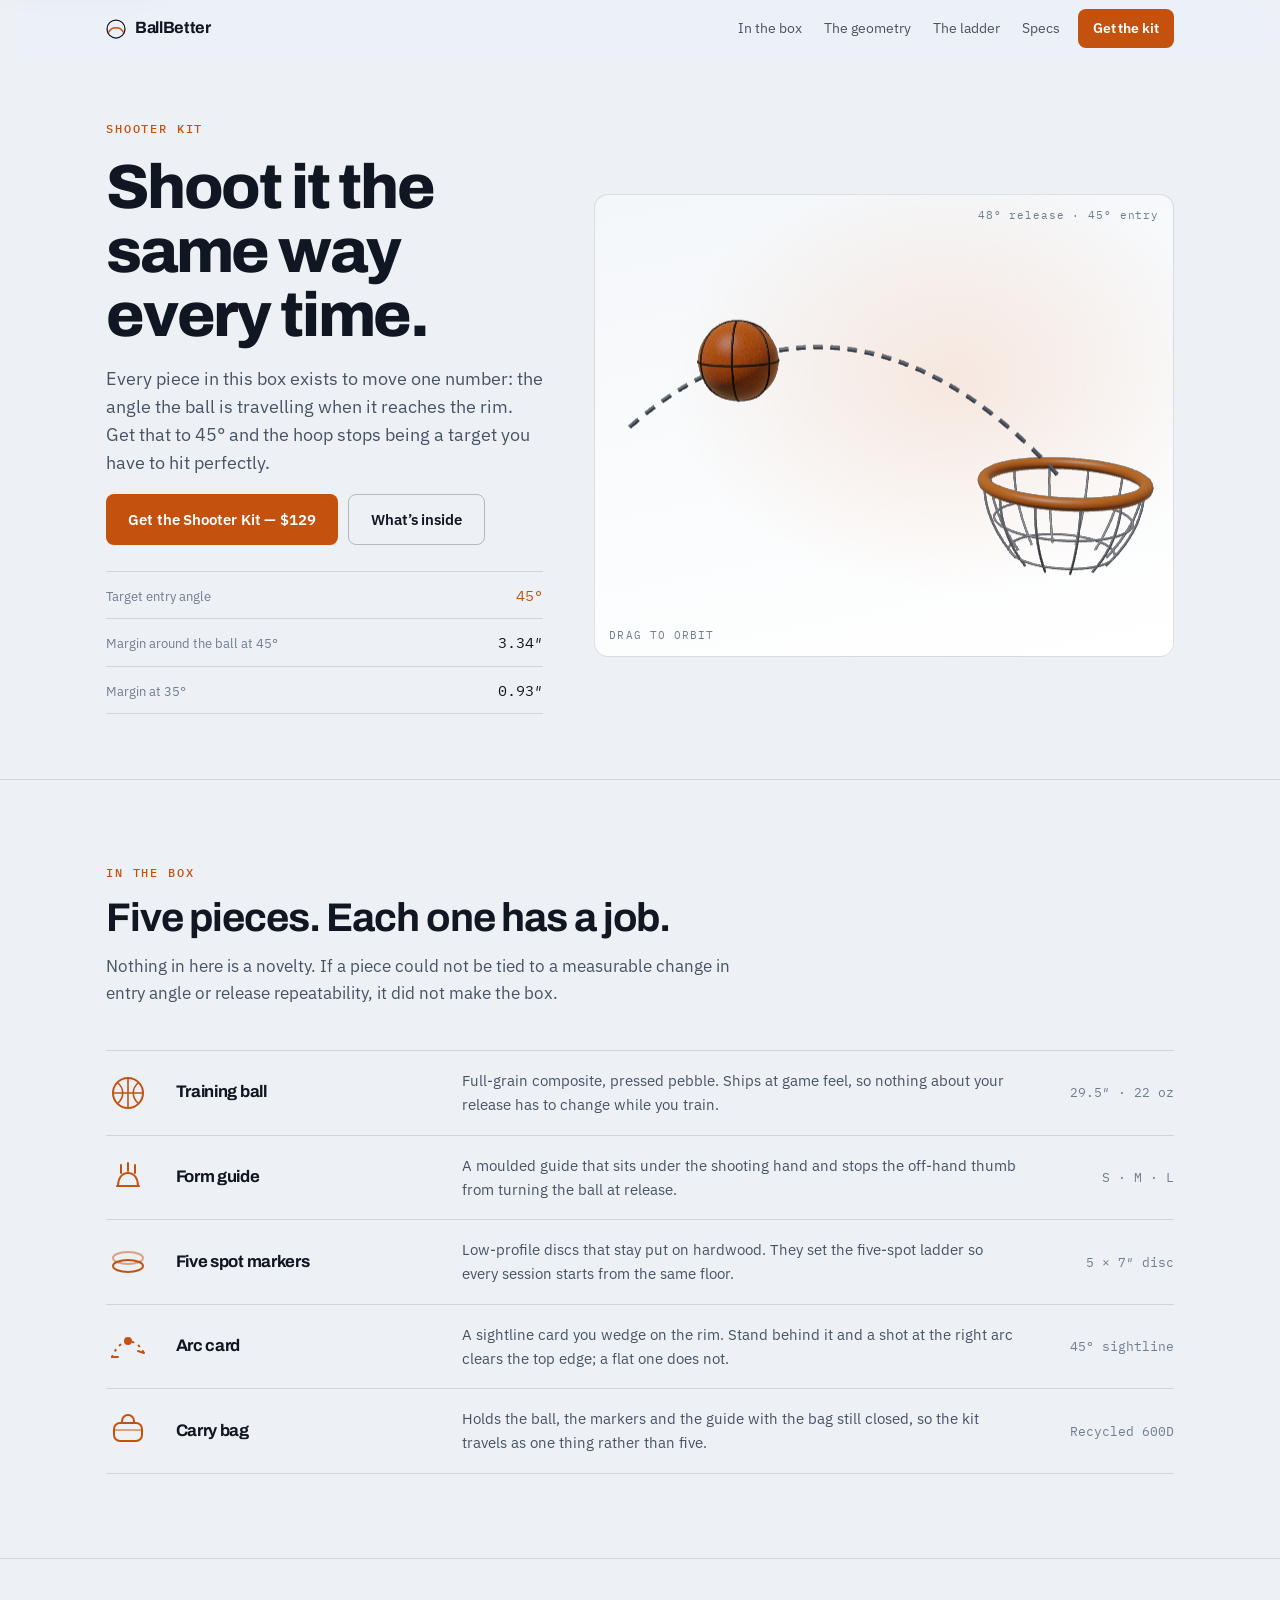
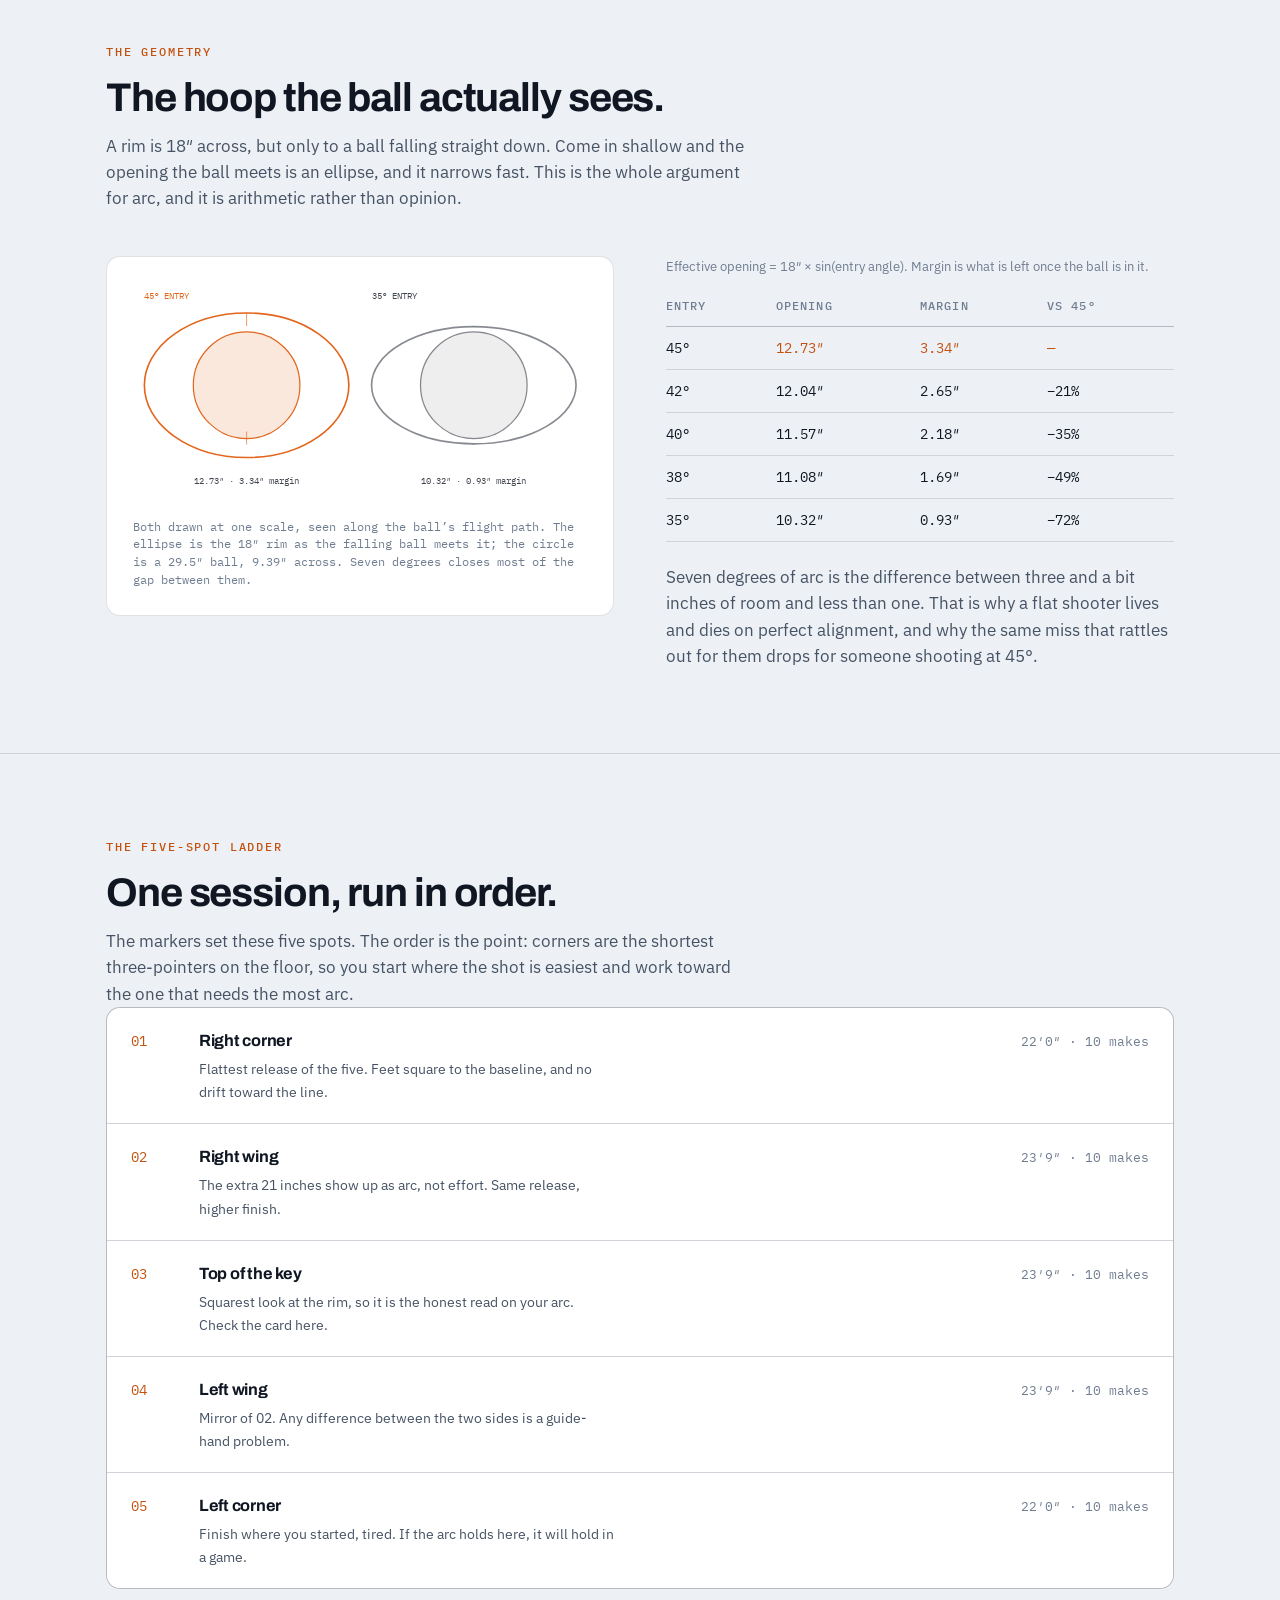
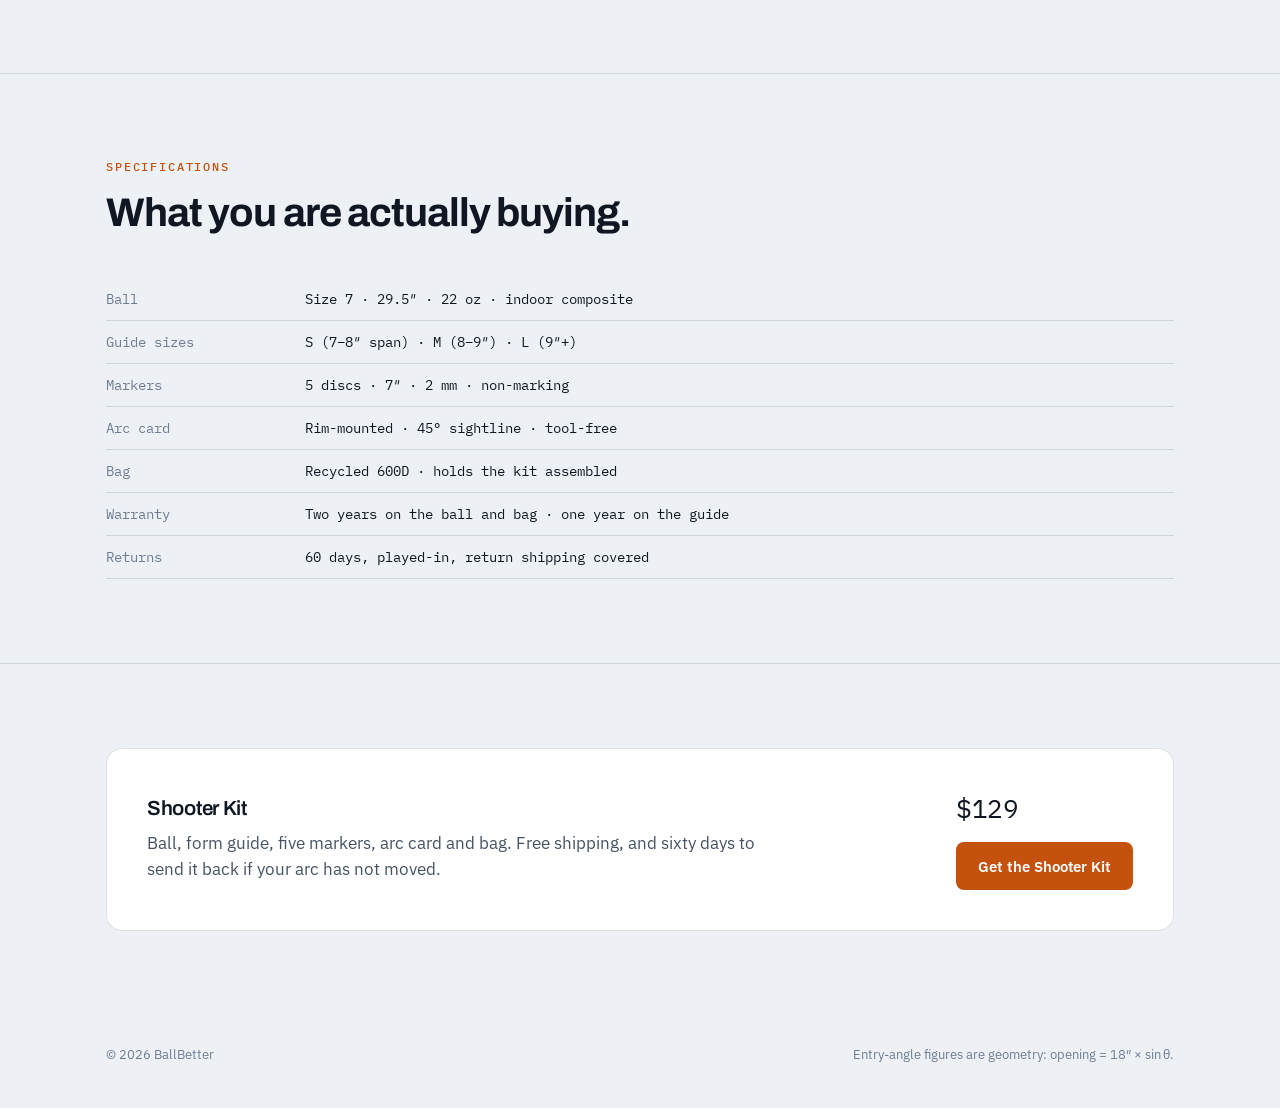
==== shooter-kit.html @ e5a01a13 "Add the Shooter Kit landing page A standalone, self-contained page: all CSS and JS inline, no build " ====
<!DOCTYPE html>
<html lang="en">
<head>
<meta charset="utf-8">
<meta name="viewport" content="width=device-width, initial-scale=1, viewport-fit=cover">
<title>Shooter Kit</title>
<meta name="description" content="A basketball shooting kit built around entry angle — the geometry of what the ball actually sees when it reaches the hoop.">
<link rel="preconnect" href="https://fonts.googleapis.com">
<link rel="preconnect" href="https://fonts.gstatic.com" crossorigin>
<link rel="stylesheet" href="https://fonts.googleapis.com/css2?family=Archivo:wght@600;700;800&family=IBM+Plex+Mono:wght@400;500&family=IBM+Plex+Sans:wght@400;500;600&display=swap">
<link rel="icon" href="data:image/svg+xml,%3Csvg xmlns='http://www.w3.org/2000/svg' viewBox='0 0 40 40'%3E%3Ccircle cx='20' cy='20' r='19' fill='%23E2661C'/%3E%3Cpath d='M6 26c6-14 22-14 28 0' fill='none' stroke='%230E1420' stroke-width='3'/%3E%3C/svg%3E">
<style>
/* ==========================================================================
   BallBetter — Shooter Kit
   Dark-first. The bare :root carries the complete dark palette; the light
   palette is defined twice, once for the OS preference and once for an
   explicit choice, so all three viewer states resolve as a full set.
   ========================================================================== */
:root {
  color-scheme: dark light;

  --ground:      #0E1420;
  --surface:     #171F2E;
  --surface-2:   #1F2938;
  --ink:         #EDF1F6;
  --ink-2:       #A8B4C4;
  --ink-3:       #6F7D90;
  --line:        rgba(173, 188, 209, 0.16);
  --line-strong: rgba(173, 188, 209, 0.30);
  --accent:      #E2661C;
  --accent-ink:  #14100C;
  --accent-soft: rgba(226, 102, 28, 0.14);
  --glass:       rgba(14, 20, 32, 0.72);
  --shadow:      0 1px 2px rgba(0,0,0,.5), 0 18px 44px rgba(0,0,0,.45);

  --f-display: "Archivo", "Helvetica Neue", Arial, sans-serif;
  --f-body:    "IBM Plex Sans", -apple-system, BlinkMacSystemFont, "Segoe UI", sans-serif;
  --f-mono:    "IBM Plex Mono", ui-monospace, SFMono-Regular, Menlo, Consolas, monospace;

  --gutter: clamp(20px, 5vw, 56px);
  --measure: 1180px;
  --nav-h: 58px;
  --ease: cubic-bezier(0.22, 0.61, 0.36, 1);
}

@media (prefers-color-scheme: light) {
  :root:not([data-theme="dark"]) {
    --ground:      #EDF1F6;
    --surface:     #FFFFFF;
    --surface-2:   #F4F7FA;
    --ink:         #101722;
    --ink-2:       #465364;
    --ink-3:       #6F7D90;
    --line:        rgba(16, 23, 34, 0.13);
    --line-strong: rgba(16, 23, 34, 0.26);
    --accent:      #C4510D;
    --accent-ink:  #FFFFFF;
    --accent-soft: rgba(196, 81, 13, 0.10);
    --glass:       rgba(237, 241, 246, 0.76);
    --shadow:      0 1px 2px rgba(16,23,34,.06), 0 16px 40px rgba(16,23,34,.10);
  }
}
:root[data-theme="light"] {
  --ground:      #EDF1F6;
  --surface:     #FFFFFF;
  --surface-2:   #F4F7FA;
  --ink:         #101722;
  --ink-2:       #465364;
  --ink-3:       #6F7D90;
  --line:        rgba(16, 23, 34, 0.13);
  --line-strong: rgba(16, 23, 34, 0.26);
  --accent:      #C4510D;
  --accent-ink:  #FFFFFF;
  --accent-soft: rgba(196, 81, 13, 0.10);
  --glass:       rgba(237, 241, 246, 0.76);
  --shadow:      0 1px 2px rgba(16,23,34,.06), 0 16px 40px rgba(16,23,34,.10);
}

*, *::before, *::after { box-sizing: border-box; }

html { -webkit-text-size-adjust: 100%; scroll-behavior: smooth; scroll-padding-top: calc(var(--nav-h) + 20px); }
@media (prefers-reduced-motion: reduce) { html { scroll-behavior: auto; } }

body {
  margin: 0;
  background: var(--ground);
  color: var(--ink);
  font-family: var(--f-body);
  font-size: 16.5px;
  line-height: 1.6;
  -webkit-font-smoothing: antialiased;
  font-optical-sizing: auto;
  overflow-x: hidden;
}

img, svg, canvas { display: block; max-width: 100%; }
[hidden] { display: none !important; }

a { color: inherit; text-decoration: none; }
:focus-visible { outline: 2px solid var(--accent); outline-offset: 3px; border-radius: 4px; }

.wrap { width: 100%; max-width: var(--measure); margin-inline: auto; padding-inline: var(--gutter); }

.skip {
  position: fixed; top: 10px; left: 10px; z-index: 200;
  background: var(--surface); color: var(--ink);
  padding: 10px 16px; border-radius: 8px; box-shadow: var(--shadow);
  transform: translateY(-200%);
}
.skip:focus { transform: none; }

/* --- Type ---------------------------------------------------------------- */
h1, h2, h3 { font-family: var(--f-display); font-weight: 700; margin: 0; text-wrap: balance; }

.h-hero {
  font-size: clamp(2.35rem, 5vw, 3.9rem);
  line-height: 1.02;
  letter-spacing: -0.035em;
  font-weight: 800;
}
.h-sec {
  font-size: clamp(1.75rem, 3.2vw, 2.5rem);
  line-height: 1.08;
  letter-spacing: -0.028em;
}
.h-sub {
  font-size: clamp(1.1rem, 1.6vw, 1.3rem);
  line-height: 1.24;
  letter-spacing: -0.014em;
  font-weight: 600;
}
p { margin: 0; }
.lede {
  font-size: clamp(1.03rem, 1.4vw, 1.16rem);
  line-height: 1.55;
  color: var(--ink-2);
  max-width: 62ch;
}
.body { color: var(--ink-2); max-width: 64ch; }

.eyebrow {
  font-family: var(--f-mono);
  font-size: 0.72rem;
  font-weight: 500;
  letter-spacing: 0.16em;
  text-transform: uppercase;
  color: var(--accent);
}
.num { font-family: var(--f-mono); font-variant-numeric: tabular-nums; letter-spacing: -0.01em; }

/* --- Chrome -------------------------------------------------------------- */
.nav {
  position: sticky; top: 0; z-index: 100;
  height: var(--nav-h);
  background: var(--glass);
  backdrop-filter: saturate(180%) blur(18px);
  -webkit-backdrop-filter: saturate(180%) blur(18px);
  border-bottom: 1px solid transparent;
  transition: border-color 280ms var(--ease);
}
.nav.is-stuck { border-bottom-color: var(--line); }
.nav__in {
  height: 100%; display: flex; align-items: center; gap: 18px;
  max-width: var(--measure); margin-inline: auto; padding-inline: var(--gutter);
}
.brand {
  display: inline-flex; align-items: center; gap: 9px;
  font-family: var(--f-display); font-weight: 700; letter-spacing: -0.02em; font-size: 1.02rem;
  margin-right: auto;
}
.brand svg { width: 20px; height: 20px; }
.nav__links { display: flex; gap: 22px; }
.nav__links a {
  font-size: 0.86rem; color: var(--ink-2);
  transition: color 180ms var(--ease);
}
.nav__links a:hover { color: var(--ink); }
@media (max-width: 720px) { .nav__links { display: none; } }

.btn {
  --bg: var(--accent); --fg: var(--accent-ink);
  appearance: none; border: 0; cursor: pointer;
  display: inline-flex; align-items: center; justify-content: center; gap: 9px;
  padding: 12px 22px; min-height: 44px;
  font: inherit; font-family: var(--f-body); font-size: 0.95rem; font-weight: 600;
  letter-spacing: -0.005em;
  color: var(--fg); background: var(--bg);
  border-radius: 8px;
  transition: transform 110ms var(--ease), filter 180ms var(--ease), background-color 180ms var(--ease);
}
.btn:hover { filter: brightness(1.08); }
.btn.is-press { transform: scale(0.972); }
.btn--line {
  --bg: transparent; --fg: var(--ink);
  border: 1px solid var(--line-strong);
}
.btn--line:hover { filter: none; background: var(--surface-2); }
.btn--sm { padding: 8px 15px; min-height: 36px; font-size: 0.86rem; }

/* --- Hero ---------------------------------------------------------------- */
.hero {
  border-bottom: 1px solid var(--line);
  padding: clamp(34px, 5vw, 62px) 0 clamp(30px, 4vw, 48px);
}
.hero__grid {
  display: grid;
  grid-template-columns: minmax(0, 0.86fr) minmax(0, 1.14fr);
  gap: clamp(26px, 4vw, 56px);
  align-items: center;
}
.hero__copy > * + * { margin-top: 18px; }
.hero__actions { display: flex; flex-wrap: wrap; gap: 10px; }

/* The measurement rail: the page's thesis, stated in its own units. */
.rail {
  display: grid;
  gap: 0;
  margin-top: 26px;
  border-top: 1px solid var(--line);
}
.rail__row {
  display: grid;
  grid-template-columns: 1fr auto;
  align-items: baseline;
  gap: 16px;
  padding: 11px 0;
  border-bottom: 1px solid var(--line);
}
.rail__k { font-size: 0.84rem; color: var(--ink-3); }
.rail__v { font-family: var(--f-mono); font-size: 0.95rem; font-variant-numeric: tabular-nums; color: var(--ink); }
.rail__v em { font-style: normal; color: var(--accent); }

/* --- 3D stage ------------------------------------------------------------ */
.stage {
  position: relative;
  aspect-ratio: 5 / 4;
  border-radius: 14px;
  overflow: hidden;
  background:
    radial-gradient(72% 68% at 62% 40%, rgba(226, 102, 28, 0.13), transparent 68%),
    linear-gradient(168deg, var(--surface-2), var(--surface));
  border: 1px solid var(--line);
  cursor: grab;
  touch-action: pan-y;
}
.stage.is-grab { cursor: grabbing; }
.stage:focus-visible { outline: 2px solid var(--accent); outline-offset: 3px; }
#kit-canvas { width: 100%; height: 100%; }
.stage__fallback { position: absolute; inset: 8%; display: none; }
.no-webgl .stage__fallback { display: block; }
.no-webgl #kit-canvas { display: none; }

.stage__hint {
  position: absolute; left: 14px; bottom: 12px;
  font-family: var(--f-mono); font-size: 0.68rem; letter-spacing: 0.1em;
  text-transform: uppercase; color: var(--ink-3);
  transition: opacity 300ms var(--ease);
}
.stage.is-grab .stage__hint { opacity: 0; }
.stage__tag {
  position: absolute; right: 14px; top: 12px;
  font-family: var(--f-mono); font-size: 0.68rem; letter-spacing: 0.08em;
  color: var(--ink-3);
}

@media (max-width: 860px) {
  .hero__grid { grid-template-columns: 1fr; }
  .stage { order: -1; aspect-ratio: 4 / 3; }
}

/* --- Sections ------------------------------------------------------------ */
.sec { padding: clamp(48px, 7vw, 84px) 0; border-bottom: 1px solid var(--line); }
.sec__head { max-width: 66ch; }
.sec__head > * + * { margin-top: 14px; }
.sec__head + * { margin-top: clamp(28px, 4vw, 44px); }

/* --- In the box: ruled rows, not a field of cards ------------------------ */
.rows { border-top: 1px solid var(--line); }
.row {
  display: grid;
  grid-template-columns: 44px minmax(130px, 0.8fr) minmax(0, 1.7fr) 132px;
  gap: clamp(12px, 2vw, 28px);
  align-items: center;
  padding: 18px 0;
  border-bottom: 1px solid var(--line);
}
.row__ico { width: 44px; height: 44px; color: var(--accent); }
.row__n { font-family: var(--f-display); font-size: 1.05rem; font-weight: 700; letter-spacing: -0.018em; }
.row__d { color: var(--ink-2); font-size: 0.93rem; }
.row__s {
  font-family: var(--f-mono); font-size: 0.82rem; color: var(--ink-3);
  white-space: nowrap; font-variant-numeric: tabular-nums; text-align: right;
}
@media (max-width: 760px) {
  .row { grid-template-columns: 36px 1fr; row-gap: 6px; }
  .row__ico { width: 36px; height: 36px; }
  .row__d, .row__s { grid-column: 2; text-align: left; }
}

/* --- Geometry ------------------------------------------------------------ */
.geo {
  display: grid;
  grid-template-columns: minmax(0, 1fr) minmax(0, 1fr);
  gap: clamp(26px, 4vw, 52px);
  align-items: start;
}
@media (max-width: 900px) { .geo { grid-template-columns: 1fr; } }

.figure {
  background: var(--surface);
  border: 1px solid var(--line);
  border-radius: 14px;
  padding: clamp(18px, 2.4vw, 26px);
}
.figure figcaption {
  font-family: var(--f-mono); font-size: 0.74rem; color: var(--ink-3);
  margin-top: 14px; line-height: 1.5;
}

.table-scroll { overflow-x: auto; }
table { border-collapse: collapse; width: 100%; font-family: var(--f-mono); font-size: 0.86rem; }
caption {
  text-align: left; font-family: var(--f-body); font-size: 0.84rem;
  color: var(--ink-3); padding-bottom: 10px;
}
th, td { padding: 10px 12px 10px 0; text-align: left; font-variant-numeric: tabular-nums; }
thead th {
  font-weight: 500; font-size: 0.72rem; letter-spacing: 0.1em; text-transform: uppercase;
  color: var(--ink-3); border-bottom: 1px solid var(--line-strong);
}
tbody tr { border-bottom: 1px solid var(--line); }
tbody tr[data-key="true"] td { color: var(--accent); }
tbody td:first-child { color: var(--ink); }

/* --- The ladder: a real sequence, so it gets real numbers ---------------- */
.ladder { display: grid; gap: 1px; background: var(--line); border: 1px solid var(--line); border-radius: 14px; overflow: hidden; }
.ladder__i {
  background: var(--surface);
  padding: 20px clamp(16px, 2vw, 24px);
  display: grid;
  grid-template-columns: 46px 1fr auto;
  gap: clamp(12px, 2vw, 22px);
  align-items: baseline;
}
.ladder__n { font-family: var(--f-mono); font-size: 0.86rem; color: var(--accent); }
.ladder__t { font-family: var(--f-display); font-weight: 700; font-size: 1.02rem; letter-spacing: -0.016em; }
.ladder__d { color: var(--ink-2); font-size: 0.9rem; margin-top: 3px; max-width: 52ch; }
.ladder__m { font-family: var(--f-mono); font-size: 0.82rem; color: var(--ink-3); white-space: nowrap; font-variant-numeric: tabular-nums; }
@media (max-width: 640px) {
  .ladder__i { grid-template-columns: 34px 1fr; }
  .ladder__m { grid-column: 2; }
}

/* --- Close --------------------------------------------------------------- */
.close {
  display: grid;
  grid-template-columns: 1fr auto;
  gap: 24px;
  align-items: center;
  background: var(--surface);
  border: 1px solid var(--line);
  border-radius: 16px;
  padding: clamp(24px, 3.4vw, 40px);
}
@media (max-width: 720px) { .close { grid-template-columns: 1fr; } }
.price { font-family: var(--f-mono); font-size: 1.6rem; color: var(--ink); letter-spacing: -0.02em; }

.foot { padding: 30px 0 42px; }
.foot__in { display: flex; flex-wrap: wrap; gap: 10px 26px; justify-content: space-between; }
.foot p { font-size: 0.8rem; color: var(--ink-3); }

@media (prefers-reduced-motion: reduce) {
  *, *::before, *::after { animation-duration: 0.01ms !important; transition-duration: 140ms !important; }
  .btn.is-press { transform: none; opacity: 0.75; }
}
@media (prefers-reduced-transparency: reduce) {
  .nav { background: var(--ground); backdrop-filter: none; -webkit-backdrop-filter: none; }
}
@media (prefers-contrast: more) {
  :root { --ink-2: var(--ink); --ink-3: var(--ink); --line: var(--line-strong); }
  .nav { background: var(--ground); backdrop-filter: none; }
}
</style>
</head>
<body>
<a class="skip" href="#main">Skip to content</a>

<header class="nav">
  <div class="nav__in">
    <a class="brand" href="#main">
      <svg viewBox="0 0 40 40" aria-hidden="true">
        <circle cx="20" cy="20" r="18" fill="none" stroke="currentColor" stroke-width="2.5"/>
        <path d="M5 27C11 14 29 14 35 27" fill="none" stroke="var(--accent, #E2661C)" stroke-width="3" stroke-linecap="round"/>
      </svg>
      BallBetter
    </a>
    <nav class="nav__links" aria-label="Sections">
      <a href="#kit">In the box</a>
      <a href="#geometry">The geometry</a>
      <a href="#ladder">The ladder</a>
      <a href="#specs">Specs</a>
    </nav>
    <a class="btn btn--sm" id="nav-cta" href="#get">Get the kit</a>
  </div>
</header>

<main id="main">

  <!-- ============================= HERO ============================= -->
  <section class="hero">
    <div class="wrap hero__grid">
      <div class="hero__copy">
        <p class="eyebrow">Shooter Kit</p>
        <h1 class="h-hero">Shoot it the same way every time.</h1>
        <p class="lede">
          Every piece in this box exists to move one number: the angle the ball is
          travelling when it reaches the rim. Get that to 45&deg; and the hoop stops
          being a target you have to hit perfectly.
        </p>
        <div class="hero__actions">
          <a class="btn" href="#get">Get the Shooter Kit &mdash; $129</a>
          <a class="btn btn--line" href="#kit">What&rsquo;s inside</a>
        </div>

        <dl class="rail">
          <div class="rail__row">
            <dt class="rail__k">Target entry angle</dt>
            <dd class="rail__v"><em>45&deg;</em></dd>
          </div>
          <div class="rail__row">
            <dt class="rail__k">Margin around the ball at 45&deg;</dt>
            <dd class="rail__v">3.34&Prime;</dd>
          </div>
          <div class="rail__row">
            <dt class="rail__k">Margin at 35&deg;</dt>
            <dd class="rail__v">0.93&Prime;</dd>
          </div>
        </dl>
      </div>

      <div class="stage" id="stage" tabindex="0" role="img"
           aria-label="A basketball on a 48-degree shooting arc into the hoop, in three dimensions. Drag it, or use the arrow keys, to look around it.">
        <canvas id="kit-canvas"></canvas>
        <svg class="stage__fallback" viewBox="0 0 400 320" aria-hidden="true">
          <path d="M18 300C90 96 250 96 322 246" fill="none" stroke="currentColor" stroke-opacity=".35"
                stroke-width="3" stroke-dasharray="2 12" stroke-linecap="round"/>
          <ellipse cx="330" cy="252" rx="52" ry="15" fill="none" stroke="#E2661C" stroke-width="7"/>
          <path d="M282 256l14 44h68l14-44" fill="none" stroke="currentColor" stroke-opacity=".3" stroke-width="2"/>
          <path d="M292 272h76M300 288h60" fill="none" stroke="currentColor" stroke-opacity=".3" stroke-width="2"/>
          <circle cx="128" cy="128" r="34" fill="#E2661C"/>
          <g fill="none" stroke="#2A1206" stroke-width="2.4">
            <path d="M94 128h68M128 94v68M104 104c14 12 14 36 0 48M152 104c-14 12-14 36 0 48"/>
          </g>
        </svg>
        <span class="stage__hint">Drag to orbit</span>
        <span class="stage__tag num">48&deg; release &middot; 45&deg; entry</span>
      </div>
    </div>
  </section>

  <!-- ============================ IN THE BOX ======================== -->
  <section class="sec" id="kit">
    <div class="wrap">
      <div class="sec__head">
        <p class="eyebrow">In the box</p>
        <h2 class="h-sec">Five pieces. Each one has a job.</h2>
        <p class="body">
          Nothing in here is a novelty. If a piece could not be tied to a measurable
          change in entry angle or release repeatability, it did not make the box.
        </p>
      </div>

      <!-- ===================================================================
           KIT CONTENTS — swap these five rows for the real Shooter Kit items.
           Each row is: icon, name, description, spec. Nothing else references
           them, so editing here is the whole change.
           =================================================================== -->
      <div class="rows">
        <div class="row">
          <svg class="row__ico" viewBox="0 0 44 44" aria-hidden="true">
            <circle cx="22" cy="22" r="15" fill="none" stroke="currentColor" stroke-width="2"/>
            <path d="M7 22h30M22 7v30M11.5 11.5c7 6 7 15 0 21M32.5 11.5c-7 6-7 15 0 21"
                  fill="none" stroke="currentColor" stroke-width="1.6"/>
          </svg>
          <p class="row__n">Training ball</p>
          <p class="row__d">Full-grain composite, pressed pebble. Ships at game feel, so nothing about your release has to change while you train.</p>
          <p class="row__s">29.5&Prime; &middot; 22 oz</p>
        </div>

        <div class="row">
          <svg class="row__ico" viewBox="0 0 44 44" aria-hidden="true">
            <path d="M12 30c0-8 4-13 10-13s10 5 10 13" fill="none" stroke="currentColor" stroke-width="2" stroke-linecap="round"/>
            <path d="M15 17V9M22 15V7M29 17v-8" fill="none" stroke="currentColor" stroke-width="2" stroke-linecap="round"/>
            <path d="M11 30h22" fill="none" stroke="currentColor" stroke-width="2" stroke-linecap="round"/>
          </svg>
          <p class="row__n">Form guide</p>
          <p class="row__d">A moulded guide that sits under the shooting hand and stops the off-hand thumb from turning the ball at release.</p>
          <p class="row__s">S &middot; M &middot; L</p>
        </div>

        <div class="row">
          <svg class="row__ico" viewBox="0 0 44 44" aria-hidden="true">
            <ellipse cx="22" cy="26" rx="15" ry="6" fill="none" stroke="currentColor" stroke-width="2"/>
            <ellipse cx="22" cy="18" rx="15" ry="6" fill="none" stroke="currentColor" stroke-width="2" stroke-opacity=".5"/>
          </svg>
          <p class="row__n">Five spot markers</p>
          <p class="row__d">Low-profile discs that stay put on hardwood. They set the five-spot ladder so every session starts from the same floor.</p>
          <p class="row__s">5 &times; 7&Prime; disc</p>
        </div>

        <div class="row">
          <svg class="row__ico" viewBox="0 0 44 44" aria-hidden="true">
            <path d="M6 32C14 12 30 12 38 28" fill="none" stroke="currentColor" stroke-width="2" stroke-linecap="round" stroke-dasharray="1 6"/>
            <path d="M6 32h6M32 26l6 2" fill="none" stroke="currentColor" stroke-width="2" stroke-linecap="round"/>
            <circle cx="22" cy="16" r="4" fill="currentColor"/>
          </svg>
          <p class="row__n">Arc card</p>
          <p class="row__d">A sightline card you wedge on the rim. Stand behind it and a shot at the right arc clears the top edge; a flat one does not.</p>
          <p class="row__s">45&deg; sightline</p>
        </div>

        <div class="row">
          <svg class="row__ico" viewBox="0 0 44 44" aria-hidden="true">
            <path d="M16 14v-2a6 6 0 0 1 12 0v2" fill="none" stroke="currentColor" stroke-width="2" stroke-linecap="round"/>
            <rect x="8" y="14" width="28" height="18" rx="6" fill="none" stroke="currentColor" stroke-width="2"/>
            <path d="M8 21h28" fill="none" stroke="currentColor" stroke-width="1.6" stroke-opacity=".6"/>
          </svg>
          <p class="row__n">Carry bag</p>
          <p class="row__d">Holds the ball, the markers and the guide with the bag still closed, so the kit travels as one thing rather than five.</p>
          <p class="row__s">Recycled 600D</p>
        </div>
      </div>
    </div>
  </section>

  <!-- ============================ GEOMETRY ========================== -->
  <section class="sec" id="geometry">
    <div class="wrap">
      <div class="sec__head">
        <p class="eyebrow">The geometry</p>
        <h2 class="h-sec">The hoop the ball actually sees.</h2>
        <p class="body">
          A rim is 18&Prime; across, but only to a ball falling straight down. Come in
          shallow and the opening the ball meets is an ellipse, and it narrows fast.
          This is the whole argument for arc, and it is arithmetic rather than opinion.
        </p>
      </div>

      <div class="geo">
        <figure class="figure" style="margin:0">
          <svg viewBox="0 0 560 272" role="img"
               aria-label="Two hoops drawn to the same scale, seen along the ball's flight path. At a 45 degree entry the opening is 12.73 inches across its narrow axis, leaving 3.34 inches around the ball. At 35 degrees it is 10.32 inches, leaving 0.93 inches.">
            <!-- One scale throughout: 14 px = 1 inch, on both axes.
                 Rim 18" wide; narrow axis = 18 x sin(entry); ball 9.39" across. -->
            <g font-family="IBM Plex Mono, monospace" font-size="11">

              <g transform="translate(14 20)">
                <text x="0" y="0" fill="#E2661C">45&#176; ENTRY</text>
                <ellipse cx="126" cy="106" rx="126" ry="89.1"
                         fill="none" stroke="#E2661C" stroke-width="2"/>
                <circle cx="126" cy="106" r="65.7"
                        fill="#E2661C" fill-opacity=".15" stroke="#E2661C" stroke-width="1.5"/>
                <path d="M126 16.9V33M126 179.1V163" stroke="#E2661C" stroke-width="1" stroke-opacity=".8"/>
                <text x="126" y="228" text-anchor="middle" fill="currentColor" fill-opacity=".8">12.73&#8243; &#183; 3.34&#8243; margin</text>
              </g>

              <g transform="translate(294 20)">
                <text x="0" y="0" fill="currentColor" fill-opacity=".8">35&#176; ENTRY</text>
                <ellipse cx="126" cy="106" rx="126" ry="72.2"
                         fill="none" stroke="currentColor" stroke-opacity=".5" stroke-width="2"/>
                <circle cx="126" cy="106" r="65.7"
                        fill="currentColor" fill-opacity=".07" stroke="currentColor" stroke-opacity=".5" stroke-width="1.5"/>
                <path d="M126 33.8V33M126 178.2V179" stroke="currentColor" stroke-opacity=".5" stroke-width="1"/>
                <text x="126" y="228" text-anchor="middle" fill="currentColor" fill-opacity=".8">10.32&#8243; &#183; 0.93&#8243; margin</text>
              </g>
            </g>
          </svg>
          <figcaption>
            Both drawn at one scale, seen along the ball&rsquo;s flight path. The ellipse is
            the 18&Prime; rim as the falling ball meets it; the circle is a 29.5&Prime; ball,
            9.39&Prime; across. Seven degrees closes most of the gap between them.
          </figcaption>
        </figure>

        <div>
          <div class="table-scroll">
            <table>
              <caption>Effective opening = 18&Prime; &times; sin(entry angle). Margin is what is left once the ball is in it.</caption>
              <thead>
                <tr><th scope="col">Entry</th><th scope="col">Opening</th><th scope="col">Margin</th><th scope="col">vs 45&deg;</th></tr>
              </thead>
              <tbody>
                <tr data-key="true"><th scope="row" style="font-weight:400">45&deg;</th><td>12.73&Prime;</td><td>3.34&Prime;</td><td>&mdash;</td></tr>
                <tr><th scope="row" style="font-weight:400">42&deg;</th><td>12.04&Prime;</td><td>2.65&Prime;</td><td>&minus;21%</td></tr>
                <tr><th scope="row" style="font-weight:400">40&deg;</th><td>11.57&Prime;</td><td>2.18&Prime;</td><td>&minus;35%</td></tr>
                <tr><th scope="row" style="font-weight:400">38&deg;</th><td>11.08&Prime;</td><td>1.69&Prime;</td><td>&minus;49%</td></tr>
                <tr><th scope="row" style="font-weight:400">35&deg;</th><td>10.32&Prime;</td><td>0.93&Prime;</td><td>&minus;72%</td></tr>
              </tbody>
            </table>
          </div>
          <p class="body" style="margin-top:22px">
            Seven degrees of arc is the difference between three and a bit inches of
            room and less than one. That is why a flat shooter lives and dies on
            perfect alignment, and why the same miss that rattles out for them drops
            for someone shooting at 45&deg;.
          </p>
        </div>
      </div>
    </div>
  </section>

  <!-- ============================= LADDER =========================== -->
  <section class="sec" id="ladder">
    <div class="wrap">
      <div class="sec__head">
        <p class="eyebrow">The five-spot ladder</p>
        <h2 class="h-sec">One session, run in order.</h2>
        <p class="body">
          The markers set these five spots. The order is the point: corners are the
          shortest three-pointers on the floor, so you start where the shot is easiest
          and work toward the one that needs the most arc.
        </p>
      </div>

      <ol class="ladder" style="margin:0;padding:0;list-style:none">
        <li class="ladder__i">
          <span class="ladder__n">01</span>
          <div>
            <p class="ladder__t">Right corner</p>
            <p class="ladder__d">Flattest release of the five. Feet square to the baseline, and no drift toward the line.</p>
          </div>
          <span class="ladder__m">22&prime;0&Prime; &middot; 10 makes</span>
        </li>
        <li class="ladder__i">
          <span class="ladder__n">02</span>
          <div>
            <p class="ladder__t">Right wing</p>
            <p class="ladder__d">The extra 21 inches show up as arc, not effort. Same release, higher finish.</p>
          </div>
          <span class="ladder__m">23&prime;9&Prime; &middot; 10 makes</span>
        </li>
        <li class="ladder__i">
          <span class="ladder__n">03</span>
          <div>
            <p class="ladder__t">Top of the key</p>
            <p class="ladder__d">Squarest look at the rim, so it is the honest read on your arc. Check the card here.</p>
          </div>
          <span class="ladder__m">23&prime;9&Prime; &middot; 10 makes</span>
        </li>
        <li class="ladder__i">
          <span class="ladder__n">04</span>
          <div>
            <p class="ladder__t">Left wing</p>
            <p class="ladder__d">Mirror of 02. Any difference between the two sides is a guide-hand problem.</p>
          </div>
          <span class="ladder__m">23&prime;9&Prime; &middot; 10 makes</span>
        </li>
        <li class="ladder__i">
          <span class="ladder__n">05</span>
          <div>
            <p class="ladder__t">Left corner</p>
            <p class="ladder__d">Finish where you started, tired. If the arc holds here, it will hold in a game.</p>
          </div>
          <span class="ladder__m">22&prime;0&Prime; &middot; 10 makes</span>
        </li>
      </ol>
    </div>
  </section>

  <!-- ============================== SPECS =========================== -->
  <section class="sec" id="specs">
    <div class="wrap">
      <div class="sec__head">
        <p class="eyebrow">Specifications</p>
        <h2 class="h-sec">What you are actually buying.</h2>
      </div>
      <div class="table-scroll">
        <table>
          <tbody>
            <tr><th scope="row" style="font-weight:400;color:var(--ink-3)">Ball</th><td style="color:var(--ink)">Size 7 &middot; 29.5&Prime; &middot; 22 oz &middot; indoor composite</td></tr>
            <tr><th scope="row" style="font-weight:400;color:var(--ink-3)">Guide sizes</th><td style="color:var(--ink)">S (7&ndash;8&Prime; span) &middot; M (8&ndash;9&Prime;) &middot; L (9&Prime;+)</td></tr>
            <tr><th scope="row" style="font-weight:400;color:var(--ink-3)">Markers</th><td style="color:var(--ink)">5 discs &middot; 7&Prime; &middot; 2 mm &middot; non-marking</td></tr>
            <tr><th scope="row" style="font-weight:400;color:var(--ink-3)">Arc card</th><td style="color:var(--ink)">Rim-mounted &middot; 45&deg; sightline &middot; tool-free</td></tr>
            <tr><th scope="row" style="font-weight:400;color:var(--ink-3)">Bag</th><td style="color:var(--ink)">Recycled 600D &middot; holds the kit assembled</td></tr>
            <tr><th scope="row" style="font-weight:400;color:var(--ink-3)">Warranty</th><td style="color:var(--ink)">Two years on the ball and bag &middot; one year on the guide</td></tr>
            <tr><th scope="row" style="font-weight:400;color:var(--ink-3)">Returns</th><td style="color:var(--ink)">60 days, played-in, return shipping covered</td></tr>
          </tbody>
        </table>
      </div>
    </div>
  </section>

  <!-- =============================== GET ============================ -->
  <section class="sec" id="get" style="border-bottom:0">
    <div class="wrap">
      <div class="close">
        <div>
          <h2 class="h-sub">Shooter Kit</h2>
          <p class="body" style="margin-top:8px">
            Ball, form guide, five markers, arc card and bag. Free shipping, and sixty
            days to send it back if your arc has not moved.
          </p>
        </div>
        <div style="display:grid;gap:12px;justify-items:start">
          <p class="price">$129</p>
          <!-- Replace this href with the live product URL. -->
          <a class="btn" id="buy" href="product.html?id=shooter-kit">Get the Shooter Kit</a>
        </div>
      </div>
    </div>
  </section>
</main>

<footer class="foot">
  <div class="wrap foot__in">
    <p>&copy; <span id="yr">2026</span> BallBetter</p>
    <p>Entry-angle figures are geometry: opening = 18&Prime; &times; sin&thinsp;&theta;.</p>
  </div>
</footer>

<script>
/* ==========================================================================
   The stage: a rim, a net, the shot's trajectory and the ball sitting on it,
   drawn in WebGL with no library. Geometry is generated here; the leather
   grain is procedural in the shader.

   Gestures follow the same rules as the rest of the site: dragging tracks the
   pointer 1:1, releasing hands the spin the velocity measured over the last
   ~90 ms, and letting go springs the scene back to its hero angle from
   wherever it currently is.
   ========================================================================== */
(function () {
  'use strict';

  var canvas = document.getElementById('kit-canvas');
  var stage = document.getElementById('stage');
  if (!canvas || !stage) return;

  var gl = canvas.getContext('webgl', { antialias: true, alpha: true, premultipliedAlpha: false })
        || canvas.getContext('experimental-webgl');
  if (!gl) { document.documentElement.className += ' no-webgl'; return; }

  var reduced = window.matchMedia('(prefers-reduced-motion: reduce)');

  /* ---- Matrices --------------------------------------------------------- */
  function perspective(fovy, aspect, near, far) {
    var f = 1 / Math.tan(fovy / 2), nf = 1 / (near - far);
    return new Float32Array([
      f / aspect, 0, 0, 0,
      0, f, 0, 0,
      0, 0, (far + near) * nf, -1,
      0, 0, 2 * far * near * nf, 0
    ]);
  }
  function multiply(a, b) {
    var o = new Float32Array(16), c, r;
    for (c = 0; c < 4; c++) {
      for (r = 0; r < 4; r++) {
        o[c * 4 + r] = a[r] * b[c * 4] + a[4 + r] * b[c * 4 + 1] +
                       a[8 + r] * b[c * 4 + 2] + a[12 + r] * b[c * 4 + 3];
      }
    }
    return o;
  }
  function rotationYX(yaw, pitch) {
    var cy = Math.cos(yaw), sy = Math.sin(yaw);
    var cx = Math.cos(pitch), sx = Math.sin(pitch);
    // Ry * Rx, column-major
    return new Float32Array([
      cy, 0, -sy, 0,
      sy * sx, cx, cy * sx, 0,
      sy * cx, -sx, cy * cx, 0,
      0, 0, 0, 1
    ]);
  }
  /* Uniform scale then translate — keeps the normal matrix a pure rotation. */
  function place(x, y, z, s) {
    return new Float32Array([s,0,0,0, 0,s,0,0, 0,0,s,0, x,y,z,1]);
  }
  function mat3of(m) {
    return new Float32Array([m[0],m[1],m[2], m[4],m[5],m[6], m[8],m[9],m[10]]);
  }
  /* The model matrix is rotation × uniform scale, so dividing the rotation
     block by the scale gives a correct normal matrix. */
  function normalMat(m, scale) {
    var s = 1 / scale;
    return new Float32Array([
      m[0]*s, m[1]*s, m[2]*s,
      m[4]*s, m[5]*s, m[6]*s,
      m[8]*s, m[9]*s, m[10]*s
    ]);
  }

  /* ---- Geometry --------------------------------------------------------- */
  function sphere(seg, rings) {
    var pos = [], idx = [], x, y;
    for (y = 0; y <= rings; y++) {
      var th = (y / rings) * Math.PI, st = Math.sin(th), ct = Math.cos(th);
      for (x = 0; x <= seg; x++) {
        var ph = (x / seg) * Math.PI * 2;
        pos.push(st * Math.cos(ph), ct, st * Math.sin(ph));
      }
    }
    for (y = 0; y < rings; y++) {
      for (x = 0; x < seg; x++) {
        var a = y * (seg + 1) + x, b = a + seg + 1;
        idx.push(a, a + 1, b, b, a + 1, b + 1);
      }
    }
    return { pos: new Float32Array(pos), idx: new Uint16Array(idx) };
  }

  /* A tube hugging the unit sphere — used for the ball's seams, where the
     radial direction gives a frame that cannot twist. */
  function sphereTube(pts, radius, sides) {
    var pos = [], nrm = [], idx = [], n = pts.length, i, s;
    for (i = 0; i < n; i++) {
      var p = pts[i], nx = pts[(i + 1) % n], pv = pts[(i - 1 + n) % n];
      var tx = nx[0] - pv[0], ty = nx[1] - pv[1], tz = nx[2] - pv[2];
      var tl = Math.sqrt(tx*tx + ty*ty + tz*tz) || 1; tx /= tl; ty /= tl; tz /= tl;
      var rl = Math.sqrt(p[0]*p[0] + p[1]*p[1] + p[2]*p[2]) || 1;
      var rx = p[0]/rl, ry = p[1]/rl, rz = p[2]/rl;
      var bx = ty*rz - tz*ry, by = tz*rx - tx*rz, bz = tx*ry - ty*rx;
      var bl = Math.sqrt(bx*bx + by*by + bz*bz) || 1; bx /= bl; by /= bl; bz /= bl;
      for (s = 0; s <= sides; s++) {
        var a = (s / sides) * Math.PI * 2, ca = Math.cos(a), sa = Math.sin(a);
        var ox = rx*ca + bx*sa, oy = ry*ca + by*sa, oz = rz*ca + bz*sa;
        pos.push(p[0] + ox*radius, p[1] + oy*radius, p[2] + oz*radius);
        nrm.push(ox, oy, oz);
      }
    }
    for (i = 0; i < n; i++) {
      var a0 = i * (sides + 1), b0 = ((i + 1) % n) * (sides + 1);
      for (s = 0; s < sides; s++) {
        idx.push(a0+s, a0+s+1, b0+s, b0+s, a0+s+1, b0+s+1);
      }
    }
    return { pos: new Float32Array(pos), nrm: new Float32Array(nrm), idx: new Uint16Array(idx) };
  }

  /* A general tube along an open or closed polyline, framed by parallel
     transport so it does not corkscrew. */
  function tube(pts, radius, sides, closed) {
    var pos = [], nrm = [], idx = [], n = pts.length, i, s;
    var tangents = [];
    for (i = 0; i < n; i++) {
      var a = pts[closed ? (i - 1 + n) % n : Math.max(0, i - 1)];
      var b = pts[closed ? (i + 1) % n : Math.min(n - 1, i + 1)];
      var tx = b[0]-a[0], ty = b[1]-a[1], tz = b[2]-a[2];
      var tl = Math.sqrt(tx*tx + ty*ty + tz*tz) || 1;
      tangents.push([tx/tl, ty/tl, tz/tl]);
    }
    // seed a normal perpendicular to the first tangent
    var t0 = tangents[0];
    var up = Math.abs(t0[1]) > 0.9 ? [1,0,0] : [0,1,0];
    var nx0 = up[1]*t0[2] - up[2]*t0[1], ny0 = up[2]*t0[0] - up[0]*t0[2], nz0 = up[0]*t0[1] - up[1]*t0[0];
    var nl0 = Math.sqrt(nx0*nx0 + ny0*ny0 + nz0*nz0) || 1;
    var N = [nx0/nl0, ny0/nl0, nz0/nl0];

    for (i = 0; i < n; i++) {
      var t = tangents[i];
      // re-orthogonalise the carried normal against the current tangent
      var d = N[0]*t[0] + N[1]*t[1] + N[2]*t[2];
      var ux = N[0] - t[0]*d, uy = N[1] - t[1]*d, uz = N[2] - t[2]*d;
      var ul = Math.sqrt(ux*ux + uy*uy + uz*uz) || 1;
      N = [ux/ul, uy/ul, uz/ul];
      var Bx = t[1]*N[2] - t[2]*N[1], By = t[2]*N[0] - t[0]*N[2], Bz = t[0]*N[1] - t[1]*N[0];
      var p = pts[i];
      for (s = 0; s <= sides; s++) {
        var an = (s / sides) * Math.PI * 2, ca = Math.cos(an), sa = Math.sin(an);
        var ox = N[0]*ca + Bx*sa, oy = N[1]*ca + By*sa, oz = N[2]*ca + Bz*sa;
        pos.push(p[0] + ox*radius, p[1] + oy*radius, p[2] + oz*radius);
        nrm.push(ox, oy, oz);
      }
    }
    var last = closed ? n : n - 1;
    for (i = 0; i < last; i++) {
      var a1 = i * (sides + 1), b1 = ((i + 1) % n) * (sides + 1);
      for (s = 0; s < sides; s++) {
        idx.push(a1+s, a1+s+1, b1+s, b1+s, a1+s+1, b1+s+1);
      }
    }
    return { pos: new Float32Array(pos), nrm: new Float32Array(nrm), idx: new Uint16Array(idx) };
  }

  function merge(list) {
    var pos = [], nrm = [], idx = [], base = 0;
    list.forEach(function (m) {
      var i;
      for (i = 0; i < m.pos.length; i++) pos.push(m.pos[i]);
      for (i = 0; i < m.nrm.length; i++) nrm.push(m.nrm[i]);
      for (i = 0; i < m.idx.length; i++) idx.push(m.idx[i] + base);
      base += m.pos.length / 3;
    });
    return { pos: new Float32Array(pos), nrm: new Float32Array(nrm), idx: new Uint16Array(idx) };
  }

  var sph = function (th, ph) {
    return [Math.sin(th)*Math.cos(ph), Math.cos(th), Math.sin(th)*Math.sin(ph)];
  };

  /* ---- The scene, in world units ---------------------------------------
     The trajectory is a real parabola: vertex (-0.50, 0.6045), passing
     through the rim centre at (1.40, -0.45). Its slope there is -1.11, an
     entry angle of 48 degrees — the shot the page is arguing for.            */
  var A = -0.292, H = -0.50, K = 0.6045;
  var arcY = function (x) { return A * (x - H) * (x - H) + K; };
  var RIM_X = 1.40, RIM_Y = -0.45, RIM_R = 0.62;
  var BALL_X = -1.10, BALL_R = 0.30;

  var meshes = [];
  function add(m) { meshes.push(m); return meshes.length - 1; }

  var ballMesh = sphere(72, 48);

  // Seams: an equator, a meridian facing us, and two curved seams at the sides.
  function equator(steps) {
    var p = [], i;
    for (i = 0; i < steps; i++) { var t = i / steps * Math.PI * 2; p.push([Math.cos(t), 0, Math.sin(t)]); }
    return p;
  }
  function meridian(phi0, steps) {
    var p = [], i;
    for (i = 0; i < steps; i++) {
      var t = i / steps * Math.PI * 2;
      p.push([Math.sin(t)*Math.cos(phi0), Math.cos(t), Math.sin(t)*Math.sin(phi0)]);
    }
    return p;
  }
  function curved(phi0, bulge, steps) {
    var p = [], i;
    for (i = 0; i < steps; i++) {
      var t = i / steps * Math.PI * 2, down = t <= Math.PI;
      var th = down ? t : 2*Math.PI - t;
      p.push(sph(th, phi0 + (down ? 1 : -1) * bulge * Math.sin(th)));
    }
    return p;
  }
  var seamMesh = merge([
    sphereTube(equator(170), 0.030, 7),
    sphereTube(meridian(Math.PI/2, 170), 0.030, 7),
    sphereTube(curved(0, 0.58, 170), 0.030, 7),
    sphereTube(curved(Math.PI, 0.58, 170), 0.030, 7)
  ]);

  // Rim: a torus in the horizontal plane.
  var rimPts = [], ri;
  for (ri = 0; ri < 96; ri++) {
    var ra = ri / 96 * Math.PI * 2;
    rimPts.push([RIM_X + Math.cos(ra)*RIM_R, RIM_Y, Math.sin(ra)*RIM_R]);
  }
  var rimMesh = tube(rimPts, 0.048, 10, true);

  // Net: strands that fall and draw in, plus two tie rings.
  var netParts = [], si, sj;
  for (si = 0; si < 12; si++) {
    var sa = si / 12 * Math.PI * 2, strand = [];
    for (sj = 0; sj <= 10; sj++) {
      var u = sj / 10;
      var r = RIM_R * (1 - 0.42 * u * u);
      var drop = -0.62 * u;
      strand.push([RIM_X + Math.cos(sa)*r, RIM_Y + drop, Math.sin(sa)*r]);
    }
    netParts.push(tube(strand, 0.009, 5, false));
  }
  [[0.30, 0.86], [0.56, 0.66]].forEach(function (ring) {
    var pts = [], i;
    for (i = 0; i < 56; i++) {
      var a = i / 56 * Math.PI * 2;
      pts.push([RIM_X + Math.cos(a)*RIM_R*ring[1], RIM_Y - ring[0], Math.sin(a)*RIM_R*ring[1]]);
    }
    netParts.push(tube(pts, 0.008, 5, true));
  });
  var netMesh = merge(netParts);

  // Trajectory: dashes along the parabola, so it reads as a measured path.
  var dashParts = [], dashN = 26, di, dj;
  for (di = 0; di < dashN; di++) {
    var seg = [];
    for (dj = 0; dj <= 4; dj++) {
      var f = (di + dj / 4 * 0.55) / dashN;
      var x = -1.95 + f * (RIM_X + 1.95);
      seg.push([x, arcY(x), 0]);
    }
    dashParts.push(tube(seg, 0.017, 6, false));
  }
  var arcMesh = merge(dashParts);

  var BALL = add(ballMesh), SEAM = add(seamMesh), RIM = add(rimMesh),
      NET = add(netMesh), ARC = add(arcMesh);

  /* ---- Shaders ---------------------------------------------------------- */
  var VS =
    'attribute vec3 aPos;attribute vec3 aNrm;' +
    'uniform mat4 uProj,uView,uModel;uniform mat3 uNrmMat;' +
    'varying vec3 vObj,vNrm,vWorld;' +
    'void main(){vObj=aPos;vNrm=uNrmMat*aNrm;vec4 w=uModel*vec4(aPos,1.0);' +
    'vWorld=w.xyz;gl_Position=uProj*uView*w;}';

  var FS = [
    'precision highp float;',
    'varying vec3 vObj,vNrm,vWorld;',
    'uniform mat3 uNrmMat;',
    'uniform vec3 uColA,uColB,uSpec;',
    'uniform float uGrain,uRough,uRim;',
    'float hash(vec3 p){p=fract(p*0.3183099+vec3(0.71,0.113,0.419));p*=17.0;',
    ' return fract(p.x*p.y*p.z*(p.x+p.y+p.z));}',
    'float noise(vec3 x){vec3 i=floor(x),f=fract(x);f=f*f*(3.0-2.0*f);',
    ' return mix(mix(mix(hash(i),hash(i+vec3(1,0,0)),f.x),',
    '  mix(hash(i+vec3(0,1,0)),hash(i+vec3(1,1,0)),f.x),f.y),',
    '  mix(mix(hash(i+vec3(0,0,1)),hash(i+vec3(1,0,1)),f.x),',
    '  mix(hash(i+vec3(0,1,1)),hash(i+vec3(1,1,1)),f.x),f.y),f.z);}',
    'float pebble(vec3 p){return noise(p*64.0)*0.55+noise(p*155.0)*0.45;}',
    'void main(){',
    ' vec3 N=normalize(vNrm);',
    ' float tone=0.5;',
    ' if(uGrain>0.5){',
    '  float e=0.0016;vec3 p=normalize(vObj);float c=pebble(p);',
    '  vec3 g=vec3(pebble(p+vec3(e,0.0,0.0))-c,pebble(p+vec3(0.0,e,0.0))-c,',
    '   pebble(p+vec3(0.0,0.0,e))-c)/e;',
    '  N=normalize(uNrmMat*normalize(p-g*0.00042));tone=c;}',
    ' vec3 V=normalize(vec3(0.0,0.0,5.0)-vWorld);',
    ' vec3 L1=normalize(vec3(-0.42,0.80,0.62));',
    ' vec3 L2=normalize(vec3(0.86,-0.10,0.34));',
    ' float d1=max(dot(N,L1),0.0),d2=max(dot(N,L2),0.0);',
    ' float rim=pow(1.0-max(dot(N,V),0.0),2.6);',
    // Base colours are authored in sRGB, so square them into linear first.
    ' vec3 base=mix(uColA,uColB,clamp(tone*0.6+0.24,0.0,1.0));base*=base;',
    ' vec3 H=normalize(L1+V);',
    ' float spec=pow(max(dot(N,H),0.0),uRough)*(uGrain>0.5?0.20:0.28);',
    ' vec3 col=base*(0.045+d1*1.30)+base*d2*0.16+uSpec*spec',
    '  +vec3(1.0,0.46,0.16)*rim*uRim;',
    ' col=col/(col+vec3(0.92));',
    ' col=pow(col,vec3(0.4545));',
    ' gl_FragColor=vec4(col,1.0);}'
  ].join('\n');

  function compile(type, src) {
    var s = gl.createShader(type);
    gl.shaderSource(s, src); gl.compileShader(s);
    return gl.getShaderParameter(s, gl.COMPILE_STATUS) ? s : null;
  }
  var vs = compile(gl.VERTEX_SHADER, VS), fs = compile(gl.FRAGMENT_SHADER, FS);
  if (!vs || !fs) { document.documentElement.className += ' no-webgl'; return; }
  var prog = gl.createProgram();
  gl.attachShader(prog, vs); gl.attachShader(prog, fs); gl.linkProgram(prog);
  if (!gl.getProgramParameter(prog, gl.LINK_STATUS)) {
    document.documentElement.className += ' no-webgl'; return;
  }
  gl.useProgram(prog);

  var aPos = gl.getAttribLocation(prog, 'aPos');
  var aNrm = gl.getAttribLocation(prog, 'aNrm');
  var U = {};
  ['uProj','uView','uModel','uNrmMat','uColA','uColB','uSpec','uGrain','uRough','uRim']
    .forEach(function (n) { U[n] = gl.getUniformLocation(prog, n); });

  var buffers = meshes.map(function (m) {
    var vb = gl.createBuffer();
    gl.bindBuffer(gl.ARRAY_BUFFER, vb);
    gl.bufferData(gl.ARRAY_BUFFER, m.pos, gl.STATIC_DRAW);
    var nb = gl.createBuffer();
    gl.bindBuffer(gl.ARRAY_BUFFER, nb);
    gl.bufferData(gl.ARRAY_BUFFER, m.nrm || m.pos, gl.STATIC_DRAW);
    var ib = gl.createBuffer();
    gl.bindBuffer(gl.ELEMENT_ARRAY_BUFFER, ib);
    gl.bufferData(gl.ELEMENT_ARRAY_BUFFER, m.idx, gl.STATIC_DRAW);
    return { vb: vb, nb: nb, ib: ib, count: m.idx.length };
  });

  function draw(i) {
    var b = buffers[i];
    gl.bindBuffer(gl.ARRAY_BUFFER, b.vb);
    gl.enableVertexAttribArray(aPos);
    gl.vertexAttribPointer(aPos, 3, gl.FLOAT, false, 0, 0);
    gl.bindBuffer(gl.ARRAY_BUFFER, b.nb);
    gl.enableVertexAttribArray(aNrm);
    gl.vertexAttribPointer(aNrm, 3, gl.FLOAT, false, 0, 0);
    gl.bindBuffer(gl.ELEMENT_ARRAY_BUFFER, b.ib);
    gl.drawElements(gl.TRIANGLES, b.count, gl.UNSIGNED_SHORT, 0);
  }

  function material(colA, colB, spec, grain, rough, rimAmt) {
    gl.uniform3f(U.uColA, colA[0], colA[1], colA[2]);
    gl.uniform3f(U.uColB, colB[0], colB[1], colB[2]);
    gl.uniform3f(U.uSpec, spec[0], spec[1], spec[2]);
    gl.uniform1f(U.uGrain, grain);
    gl.uniform1f(U.uRough, rough);
    gl.uniform1f(U.uRim, rimAmt);
  }

  /* ---- Interaction ------------------------------------------------------ */
  var HOME_YAW = 0.0, HOME_PITCH = 0.20;
  var st = { yaw: HOME_YAW, pitch: HOME_PITCH, vYaw: 0, vPitch: 0 };
  var kick = function () {};

  var samples = [];
  function track(x, y) {
    var t = (window.performance || Date).now();
    samples.push({ x: x, y: y, t: t });
    while (samples.length > 2 && t - samples[0].t > 90) samples.shift();
  }
  function velocity() {
    if (samples.length < 2) return [0, 0];
    var a = samples[0], b = samples[samples.length - 1], dt = (b.t - a.t) / 1000;
    return dt > 0 ? [(b.x - a.x) / dt, (b.y - a.y) / dt] : [0, 0];
  }

  var RAD_PER_PX = 0.0060;
  var dragging = false, pid = null, lastX = 0, lastY = 0;

  stage.addEventListener('pointerdown', function (e) {
    dragging = true; pid = e.pointerId;
    stage.setPointerCapture(e.pointerId);
    stage.classList.add('is-grab');
    lastX = e.clientX; lastY = e.clientY;
    st.vYaw = 0; st.vPitch = 0;          // take over from the live angle
    samples.length = 0; track(e.clientX, e.clientY);
    kick();
    e.preventDefault();
  });
  stage.addEventListener('pointermove', function (e) {
    if (!dragging || e.pointerId !== pid) return;
    track(e.clientX, e.clientY);
    st.yaw += (e.clientX - lastX) * RAD_PER_PX;
    st.pitch += (e.clientY - lastY) * RAD_PER_PX;
    st.pitch = Math.max(-0.75, Math.min(0.95, st.pitch));
    lastX = e.clientX; lastY = e.clientY;
    kick();
  });
  function release(e) {
    if (!dragging || (e && e.pointerId !== pid)) return;
    dragging = false;
    stage.classList.remove('is-grab');
    try { stage.releasePointerCapture(pid); } catch (err) { /* already released */ }
    var v = velocity();
    st.vYaw = v[0] * RAD_PER_PX;
    st.vPitch = Math.max(-4, Math.min(4, v[1] * RAD_PER_PX));
    kick();
  }
  stage.addEventListener('pointerup', release);
  stage.addEventListener('pointercancel', release);
  stage.addEventListener('lostpointercapture', release);

  stage.addEventListener('keydown', function (e) {
    var k = { ArrowLeft: [-1,0], ArrowRight: [1,0], ArrowUp: [0,-1], ArrowDown: [0,1] }[e.key];
    if (!k) return;
    e.preventDefault();
    st.vYaw += k[0] * 1.5;
    st.vPitch += k[1] * 0.8;
    kick();
  });

  /* ---- Frame ------------------------------------------------------------ */
  var W = 0, Hh = 0;
  function resize() {
    var dpr = Math.min(window.devicePixelRatio || 1, 2);
    var r = canvas.getBoundingClientRect();
    var w = Math.max(1, Math.round(r.width * dpr)), h = Math.max(1, Math.round(r.height * dpr));
    if (w === W && h === Hh) return;
    W = w; Hh = h; canvas.width = w; canvas.height = h;
    gl.viewport(0, 0, w, h);
  }
  window.addEventListener('resize', function () { resize(); kick(); }, { passive: true });

  var view = new Float32Array([1,0,0,0, 0,1,0,0, 0,0,1,0, 0,0,-5.0,1]);
  var GROUP = 0.72;
  var raf = 0, last = 0, visible = true;

  gl.enable(gl.DEPTH_TEST);
  gl.enable(gl.CULL_FACE);
  gl.clearColor(0, 0, 0, 0);

  function frame(now) {
    raf = 0;
    var dt = Math.min((now - last) / 1000, 1 / 30);
    last = now;
    resize();

    if (!dragging) {
      // Momentum, then a gentle spring home. Both act on the live value, so a
      // grab mid-flight simply takes over.
      var Kk = 4.2, Cc = 2 * Math.sqrt(Kk) * 0.9;
      st.vYaw += (-Kk * (st.yaw - HOME_YAW) - Cc * st.vYaw) * dt;
      st.vPitch += (-Kk * (st.pitch - HOME_PITCH) - Cc * st.vPitch) * dt;
      st.yaw += st.vYaw * dt;
      st.pitch += st.vPitch * dt;
      st.pitch = Math.max(-0.75, Math.min(0.95, st.pitch));
    }

    var rot = rotationYX(st.yaw, st.pitch);
    var proj = perspective(0.50, W / Hh || 1, 0.1, 60);

    gl.clear(gl.COLOR_BUFFER_BIT | gl.DEPTH_BUFFER_BIT);
    gl.uniformMatrix4fv(U.uProj, false, proj);
    gl.uniformMatrix4fv(U.uView, false, view);

    function node(local, scale) {
      var m = multiply(rot, local);
      gl.uniformMatrix4fv(U.uModel, false, m);
      gl.uniformMatrix3fv(U.uNrmMat, false, normalMat(m, scale));
    }

    var ballLocal = place(BALL_X * GROUP, arcY(BALL_X) * GROUP, 0, BALL_R * GROUP);
    var sceneLocal = place(0, 0, 0, GROUP);

    // Leather
    node(ballLocal, BALL_R * GROUP);
    material([0.52,0.135,0.022], [1.0,0.375,0.062], [1.0,0.80,0.62], 1, 42, 0.28);
    draw(BALL);

    // Seams — matte rubber
    material([0.075,0.045,0.030], [0.115,0.070,0.048], [0.30,0.26,0.22], 0, 26, 0.04);
    draw(SEAM);

    // Rim — painted steel, the one other place the accent appears
    node(sceneLocal, GROUP);
    material([0.62,0.24,0.06], [0.92,0.40,0.10], [1.0,0.86,0.70], 0, 30, 0.20);
    draw(RIM);

    // Net — pale cord
    material([0.30,0.33,0.39], [0.62,0.66,0.72], [0.6,0.62,0.66], 0, 12, 0.10);
    draw(NET);

    // Trajectory — quiet, so it reads as annotation rather than object
    material([0.20,0.24,0.31], [0.40,0.46,0.56], [0.4,0.44,0.5], 0, 16, 0.06);
    draw(ARC);

    var moving = dragging ||
      Math.abs(st.vYaw) > 0.0015 || Math.abs(st.vPitch) > 0.0015 ||
      Math.abs(st.yaw - HOME_YAW) > 0.0015 || Math.abs(st.pitch - HOME_PITCH) > 0.0015;
    if (visible && !document.hidden && moving) {
      raf = requestAnimationFrame(frame);
    }
  }

  kick = function () {
    if (raf || !visible || document.hidden) return;
    last = (window.performance || Date).now();
    raf = requestAnimationFrame(frame);
  };

  if (window.IntersectionObserver) {
    new IntersectionObserver(function (entries) {
      visible = entries[0].isIntersecting;
      kick();
    }, { threshold: 0.01 }).observe(canvas);
  }
  document.addEventListener('visibilitychange', kick);

  resize();
  // One frame at rest, so the scene is there before anyone touches it.
  last = (window.performance || Date).now();
  requestAnimationFrame(frame);
  if (reduced.matches) { st.vYaw = 0; st.vPitch = 0; }
})();

/* --- Page chrome --------------------------------------------------------- */
(function () {
  'use strict';
  var nav = document.querySelector('.nav');
  function onScroll() { nav.classList.toggle('is-stuck', window.scrollY > 4); }
  onScroll();
  window.addEventListener('scroll', onScroll, { passive: true });

  // Press feedback on pointerdown, not on click, and cancelled by dragging off.
  document.addEventListener('pointerdown', function (e) {
    var el = e.target.closest ? e.target.closest('.btn') : null;
    if (!el) return;
    el.classList.add('is-press');
    var r = el.getBoundingClientRect(), P = 10;
    function move(ev) {
      var inside = ev.clientX > r.left - P && ev.clientX < r.right + P &&
                   ev.clientY > r.top - P && ev.clientY < r.bottom + P;
      el.classList.toggle('is-press', inside);
    }
    function up() {
      el.classList.remove('is-press');
      document.removeEventListener('pointermove', move);
      document.removeEventListener('pointerup', up);
      document.removeEventListener('pointercancel', up);
    }
    document.addEventListener('pointermove', move);
    document.addEventListener('pointerup', up);
    document.addEventListener('pointercancel', up);
  });

  document.getElementById('yr').textContent = new Date().getFullYear();
})();
</script>
</body>
</html>
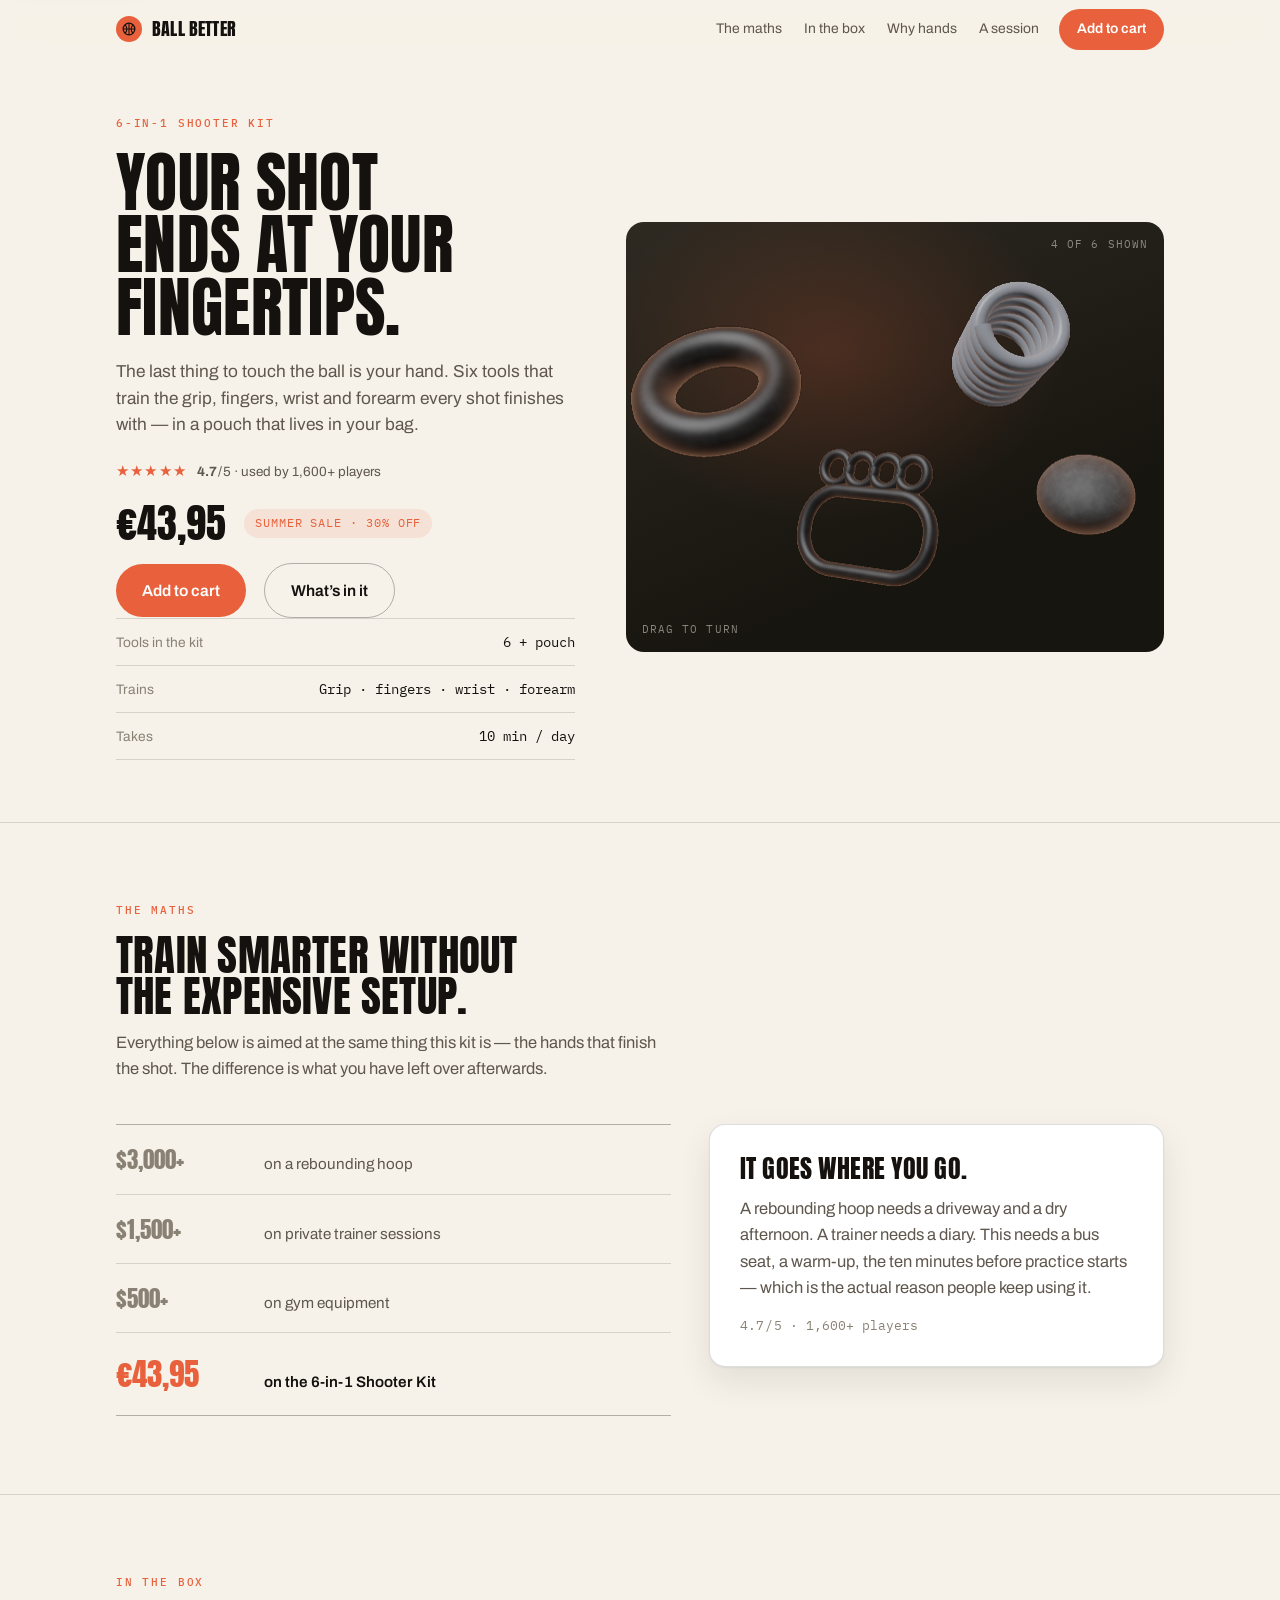
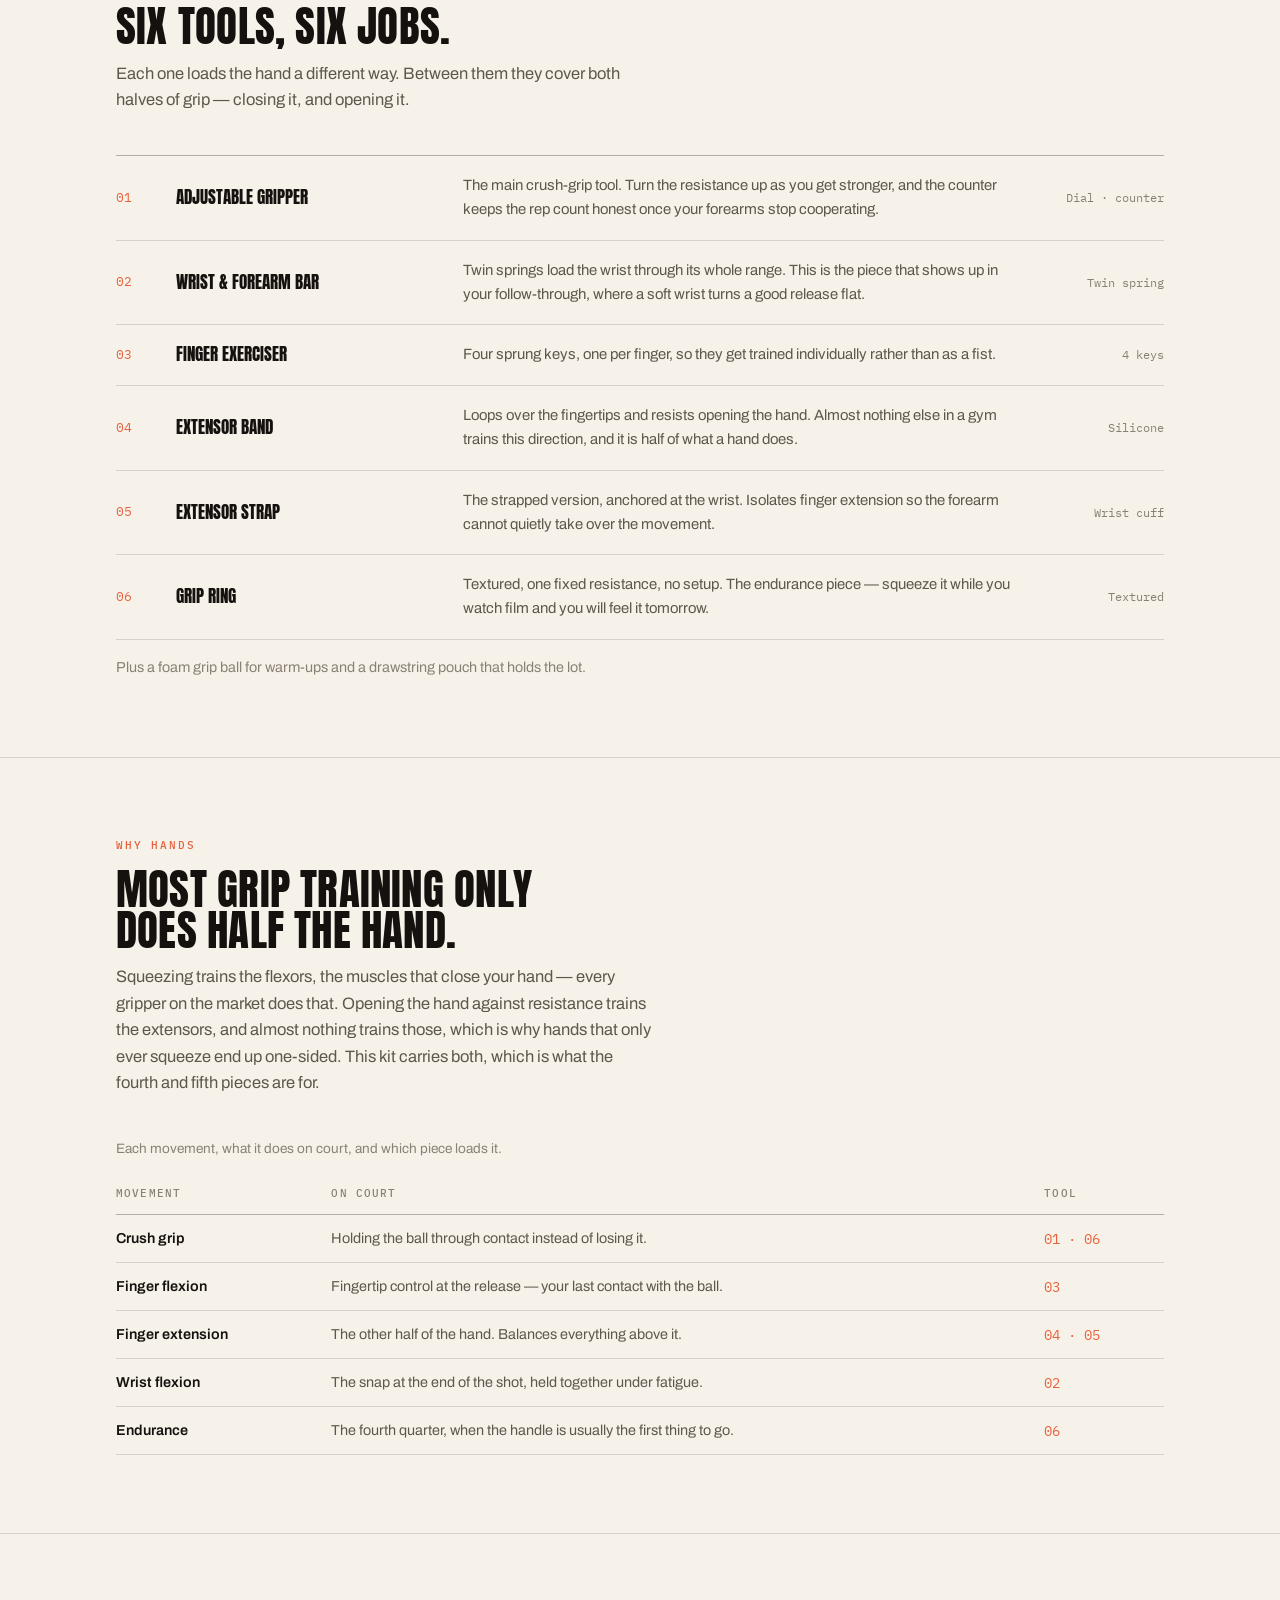
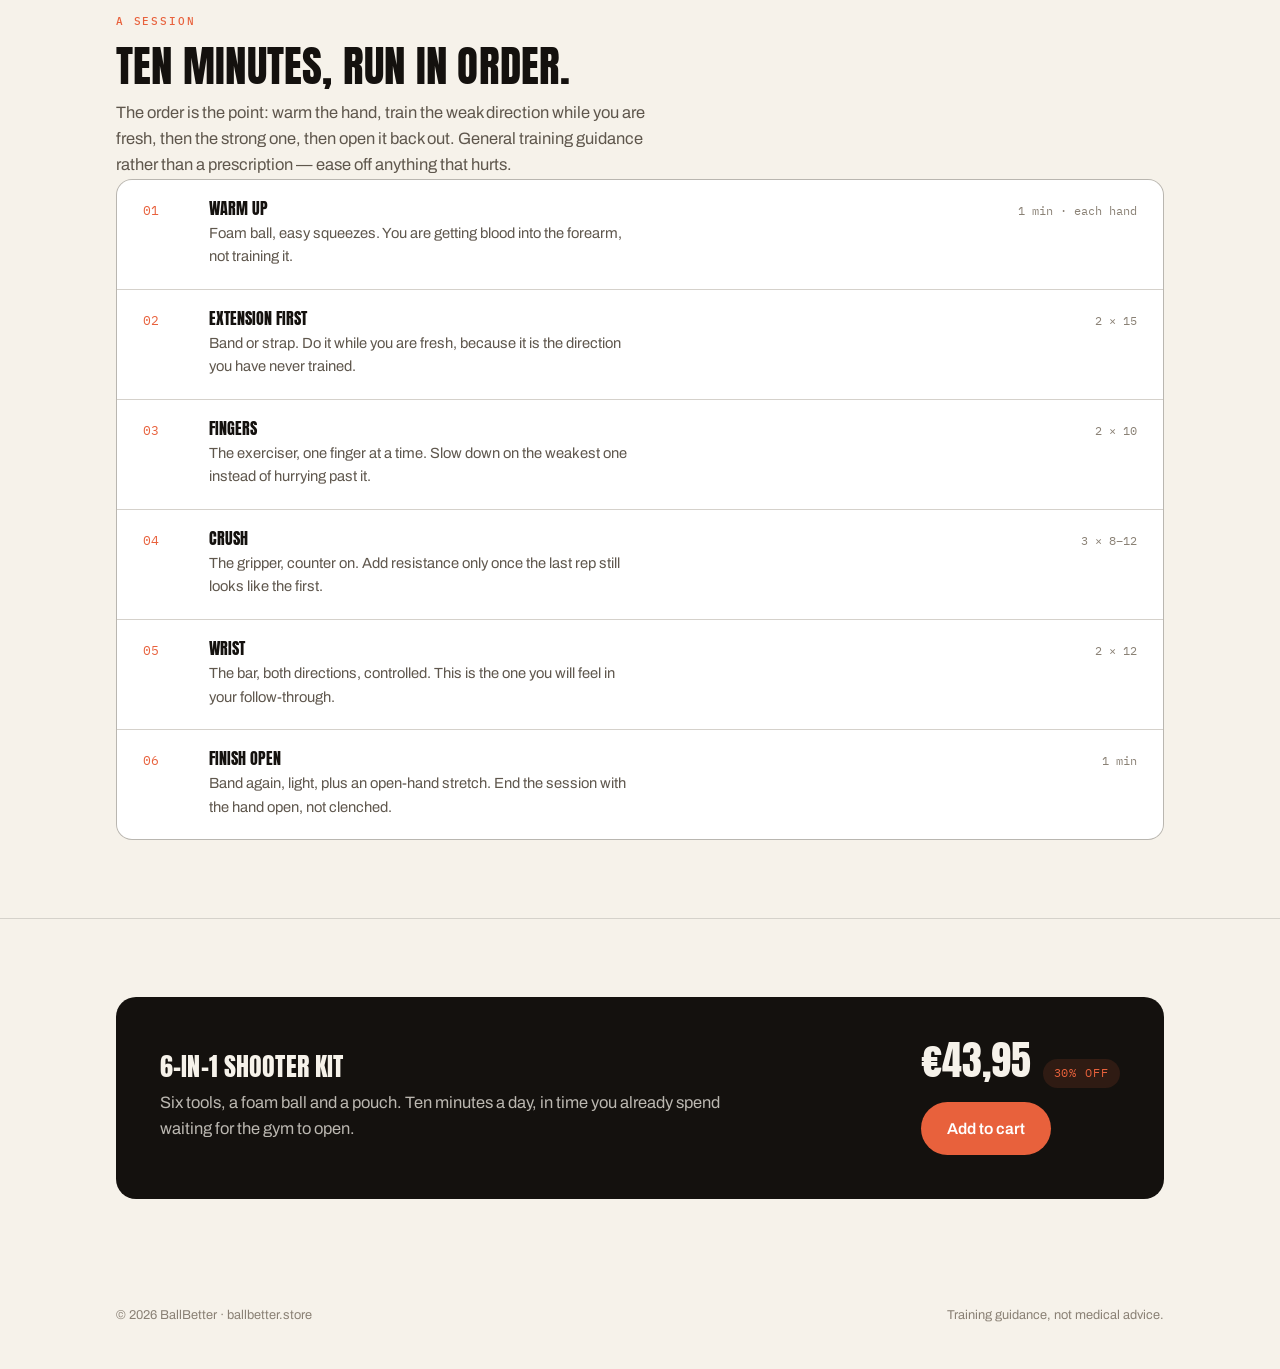
==== commit 43c76a3c: "Rebuild the Shooter Kit page around the real product The kit is a hand, wrist and forearm strength s" ====
--- a/shooter-kit.html
+++ b/shooter-kit.html
@@ -3,382 +3,351 @@
 <head>
 <meta charset="utf-8">
 <meta name="viewport" content="width=device-width, initial-scale=1, viewport-fit=cover">
-<title>Shooter Kit</title>
-<meta name="description" content="A basketball shooting kit built around entry angle — the geometry of what the ball actually sees when it reaches the hoop.">
+<title>6-in-1 Shooter Kit</title>
+<meta name="description" content="A hand, wrist and forearm training kit for basketball players — six tools that build the grip your shot finishes with, for €43.95.">
 <link rel="preconnect" href="https://fonts.googleapis.com">
 <link rel="preconnect" href="https://fonts.gstatic.com" crossorigin>
-<link rel="stylesheet" href="https://fonts.googleapis.com/css2?family=Archivo:wght@600;700;800&family=IBM+Plex+Mono:wght@400;500&family=IBM+Plex+Sans:wght@400;500;600&display=swap">
-<link rel="icon" href="data:image/svg+xml,%3Csvg xmlns='http://www.w3.org/2000/svg' viewBox='0 0 40 40'%3E%3Ccircle cx='20' cy='20' r='19' fill='%23E2661C'/%3E%3Cpath d='M6 26c6-14 22-14 28 0' fill='none' stroke='%230E1420' stroke-width='3'/%3E%3C/svg%3E">
+<link rel="stylesheet" href="https://fonts.googleapis.com/css2?family=Anton&family=Archivo:wght@400;500;600;700&family=IBM+Plex+Mono:wght@400;500&display=swap">
+<link rel="icon" href="data:image/svg+xml,%3Csvg xmlns='http://www.w3.org/2000/svg' viewBox='0 0 40 40'%3E%3Ccircle cx='20' cy='20' r='19' fill='%23E8613C'/%3E%3Cg fill='none' stroke='%2314110E' stroke-width='2.6'%3E%3Cpath d='M3 20h34M20 3v34M9 9c6.5 5.5 6.5 16.5 0 22M31 9c-6.5 5.5-6.5 16.5 0 22'/%3E%3C/g%3E%3C/svg%3E">
 <style>
 /* ==========================================================================
-   BallBetter — Shooter Kit
-   Dark-first. The bare :root carries the complete dark palette; the light
-   palette is defined twice, once for the OS preference and once for an
-   explicit choice, so all three viewer states resolve as a full set.
+   BallBetter — 6-in-1 Shooter Kit
+   Built on the store's own identity: cream ground, heavy condensed black
+   caps, one coral accent. Light-first, with a complete dark set defined for
+   both the OS preference and an explicit choice.
    ========================================================================== */
 :root {
-  color-scheme: dark light;
-
-  --ground:      #0E1420;
-  --surface:     #171F2E;
-  --surface-2:   #1F2938;
-  --ink:         #EDF1F6;
-  --ink-2:       #A8B4C4;
-  --ink-3:       #6F7D90;
-  --line:        rgba(173, 188, 209, 0.16);
-  --line-strong: rgba(173, 188, 209, 0.30);
-  --accent:      #E2661C;
-  --accent-ink:  #14100C;
-  --accent-soft: rgba(226, 102, 28, 0.14);
-  --glass:       rgba(14, 20, 32, 0.72);
-  --shadow:      0 1px 2px rgba(0,0,0,.5), 0 18px 44px rgba(0,0,0,.45);
-
-  --f-display: "Archivo", "Helvetica Neue", Arial, sans-serif;
-  --f-body:    "IBM Plex Sans", -apple-system, BlinkMacSystemFont, "Segoe UI", sans-serif;
+  color-scheme: light dark;
+
+  --cream:      #F6F2EA;
+  --paper:      #FFFFFF;
+  --sunk:       #EFEAE0;
+  --ink:        #14110E;
+  --ink-2:      #5F574D;
+  --ink-3:      #8A8175;
+  --line:       rgba(20, 17, 14, 0.14);
+  --line-2:     rgba(20, 17, 14, 0.30);
+  --accent:     #E8613C;
+  --accent-ink: #FFFFFF;
+  --accent-dim: rgba(232, 97, 60, 0.12);
+  --graphite:   #17150F;        /* the stage — the kit itself is matte black */
+  --graphite-2: #2E2A22;
+  --glass:      rgba(246, 242, 234, 0.82);
+  --shadow:     0 1px 2px rgba(20,17,14,.05), 0 14px 34px rgba(20,17,14,.09);
+
+  --f-display: "Anton", "Archivo Black", Impact, Haettenschweiler, sans-serif;
+  --f-body:    "Archivo", -apple-system, BlinkMacSystemFont, "Segoe UI", Helvetica, Arial, sans-serif;
   --f-mono:    "IBM Plex Mono", ui-monospace, SFMono-Regular, Menlo, Consolas, monospace;
 
   --gutter: clamp(20px, 5vw, 56px);
-  --measure: 1180px;
-  --nav-h: 58px;
+  --measure: 1160px;
+  --nav-h: 60px;
   --ease: cubic-bezier(0.22, 0.61, 0.36, 1);
 }
 
-@media (prefers-color-scheme: light) {
-  :root:not([data-theme="dark"]) {
-    --ground:      #EDF1F6;
-    --surface:     #FFFFFF;
-    --surface-2:   #F4F7FA;
-    --ink:         #101722;
-    --ink-2:       #465364;
-    --ink-3:       #6F7D90;
-    --line:        rgba(16, 23, 34, 0.13);
-    --line-strong: rgba(16, 23, 34, 0.26);
-    --accent:      #C4510D;
-    --accent-ink:  #FFFFFF;
-    --accent-soft: rgba(196, 81, 13, 0.10);
-    --glass:       rgba(237, 241, 246, 0.76);
-    --shadow:      0 1px 2px rgba(16,23,34,.06), 0 16px 40px rgba(16,23,34,.10);
-  }
-}
-:root[data-theme="light"] {
-  --ground:      #EDF1F6;
-  --surface:     #FFFFFF;
-  --surface-2:   #F4F7FA;
-  --ink:         #101722;
-  --ink-2:       #465364;
-  --ink-3:       #6F7D90;
-  --line:        rgba(16, 23, 34, 0.13);
-  --line-strong: rgba(16, 23, 34, 0.26);
-  --accent:      #C4510D;
-  --accent-ink:  #FFFFFF;
-  --accent-soft: rgba(196, 81, 13, 0.10);
-  --glass:       rgba(237, 241, 246, 0.76);
-  --shadow:      0 1px 2px rgba(16,23,34,.06), 0 16px 40px rgba(16,23,34,.10);
+@media (prefers-color-scheme: dark) {
+  :root:not([data-theme="light"]) {
+    --cream:      #14110E;
+    --paper:      #1D1913;
+    --sunk:       #201C15;
+    --ink:        #F6F2EA;
+    --ink-2:      #B5ACA0;
+    --ink-3:      #8A8175;
+    --line:       rgba(246, 242, 234, 0.16);
+    --line-2:     rgba(246, 242, 234, 0.32);
+    --accent:     #FF7A52;
+    --accent-ink: #14110E;
+    --accent-dim: rgba(255, 122, 82, 0.16);
+    --graphite:   #0E0C08;
+    --graphite-2: #26221B;
+    --glass:      rgba(20, 17, 14, 0.82);
+    --shadow:     0 1px 2px rgba(0,0,0,.5), 0 16px 40px rgba(0,0,0,.5);
+  }
+}
+:root[data-theme="dark"] {
+  --cream:      #14110E;
+  --paper:      #1D1913;
+  --sunk:       #201C15;
+  --ink:        #F6F2EA;
+  --ink-2:      #B5ACA0;
+  --ink-3:      #8A8175;
+  --line:       rgba(246, 242, 234, 0.16);
+  --line-2:     rgba(246, 242, 234, 0.32);
+  --accent:     #FF7A52;
+  --accent-ink: #14110E;
+  --accent-dim: rgba(255, 122, 82, 0.16);
+  --graphite:   #0E0C08;
+  --graphite-2: #26221B;
+  --glass:      rgba(20, 17, 14, 0.82);
+  --shadow:     0 1px 2px rgba(0,0,0,.5), 0 16px 40px rgba(0,0,0,.5);
 }
 
 *, *::before, *::after { box-sizing: border-box; }
-
-html { -webkit-text-size-adjust: 100%; scroll-behavior: smooth; scroll-padding-top: calc(var(--nav-h) + 20px); }
+html { -webkit-text-size-adjust: 100%; scroll-behavior: smooth; scroll-padding-top: calc(var(--nav-h) + 18px); }
 @media (prefers-reduced-motion: reduce) { html { scroll-behavior: auto; } }
 
 body {
   margin: 0;
-  background: var(--ground);
+  background: var(--cream);
   color: var(--ink);
   font-family: var(--f-body);
   font-size: 16.5px;
   line-height: 1.6;
   -webkit-font-smoothing: antialiased;
-  font-optical-sizing: auto;
   overflow-x: hidden;
 }
-
 img, svg, canvas { display: block; max-width: 100%; }
-[hidden] { display: none !important; }
-
 a { color: inherit; text-decoration: none; }
 :focus-visible { outline: 2px solid var(--accent); outline-offset: 3px; border-radius: 4px; }
 
 .wrap { width: 100%; max-width: var(--measure); margin-inline: auto; padding-inline: var(--gutter); }
 
 .skip {
-  position: fixed; top: 10px; left: 10px; z-index: 200;
-  background: var(--surface); color: var(--ink);
+  position: fixed; top: 10px; left: 10px; z-index: 300;
+  background: var(--paper); color: var(--ink);
   padding: 10px 16px; border-radius: 8px; box-shadow: var(--shadow);
   transform: translateY(-200%);
 }
 .skip:focus { transform: none; }
 
 /* --- Type ---------------------------------------------------------------- */
-h1, h2, h3 { font-family: var(--f-display); font-weight: 700; margin: 0; text-wrap: balance; }
-
-.h-hero {
-  font-size: clamp(2.35rem, 5vw, 3.9rem);
-  line-height: 1.02;
-  letter-spacing: -0.035em;
-  font-weight: 800;
-}
-.h-sec {
-  font-size: clamp(1.75rem, 3.2vw, 2.5rem);
-  line-height: 1.08;
-  letter-spacing: -0.028em;
-}
-.h-sub {
-  font-size: clamp(1.1rem, 1.6vw, 1.3rem);
-  line-height: 1.24;
-  letter-spacing: -0.014em;
-  font-weight: 600;
-}
+h1, h2, h3 { margin: 0; }
+.d1, .d2, .d3 {
+  font-family: var(--f-display);
+  font-weight: 400;
+  text-transform: uppercase;
+  line-height: 0.95;
+  letter-spacing: 0.005em;
+  text-wrap: balance;
+}
+.d1 { font-size: clamp(2.4rem, 5.4vw, 4.1rem); }
+.d2 { font-size: clamp(1.85rem, 3.5vw, 2.7rem); }
+.d3 { font-size: clamp(1.28rem, 2vw, 1.6rem); line-height: 1.03; }
+
 p { margin: 0; }
-.lede {
-  font-size: clamp(1.03rem, 1.4vw, 1.16rem);
-  line-height: 1.55;
-  color: var(--ink-2);
-  max-width: 62ch;
-}
+.lede { font-size: clamp(1.04rem, 1.35vw, 1.18rem); line-height: 1.55; color: var(--ink-2); max-width: 54ch; }
 .body { color: var(--ink-2); max-width: 64ch; }
-
-.eyebrow {
-  font-family: var(--f-mono);
-  font-size: 0.72rem;
-  font-weight: 500;
-  letter-spacing: 0.16em;
-  text-transform: uppercase;
-  color: var(--accent);
-}
-.num { font-family: var(--f-mono); font-variant-numeric: tabular-nums; letter-spacing: -0.01em; }
-
-/* --- Chrome -------------------------------------------------------------- */
+.tag {
+  font-family: var(--f-mono); font-size: 0.71rem; font-weight: 500;
+  letter-spacing: 0.16em; text-transform: uppercase; color: var(--accent);
+}
+.mono { font-family: var(--f-mono); font-variant-numeric: tabular-nums; }
+
+/* --- Nav ----------------------------------------------------------------- */
 .nav {
-  position: sticky; top: 0; z-index: 100;
-  height: var(--nav-h);
+  position: sticky; top: 0; z-index: 100; height: var(--nav-h);
   background: var(--glass);
-  backdrop-filter: saturate(180%) blur(18px);
-  -webkit-backdrop-filter: saturate(180%) blur(18px);
+  backdrop-filter: saturate(180%) blur(16px);
+  -webkit-backdrop-filter: saturate(180%) blur(16px);
   border-bottom: 1px solid transparent;
-  transition: border-color 280ms var(--ease);
+  transition: border-color 260ms var(--ease);
 }
 .nav.is-stuck { border-bottom-color: var(--line); }
 .nav__in {
-  height: 100%; display: flex; align-items: center; gap: 18px;
+  height: 100%; display: flex; align-items: center; gap: 20px;
   max-width: var(--measure); margin-inline: auto; padding-inline: var(--gutter);
 }
 .brand {
-  display: inline-flex; align-items: center; gap: 9px;
-  font-family: var(--f-display); font-weight: 700; letter-spacing: -0.02em; font-size: 1.02rem;
-  margin-right: auto;
-}
-.brand svg { width: 20px; height: 20px; }
+  display: inline-flex; align-items: center; gap: 10px; margin-right: auto;
+  font-family: var(--f-display); text-transform: uppercase;
+  font-size: 1.1rem; letter-spacing: 0.01em;
+}
+.brand__dot {
+  width: 26px; height: 26px; border-radius: 50%; background: var(--accent);
+  display: grid; place-items: center; flex: none; color: #14110E;
+}
+.brand__dot svg { width: 14px; height: 14px; }
 .nav__links { display: flex; gap: 22px; }
-.nav__links a {
-  font-size: 0.86rem; color: var(--ink-2);
-  transition: color 180ms var(--ease);
-}
+.nav__links a { font-size: 0.87rem; color: var(--ink-2); transition: color 170ms var(--ease); }
 .nav__links a:hover { color: var(--ink); }
-@media (max-width: 720px) { .nav__links { display: none; } }
-
+@media (max-width: 820px) { .nav__links { display: none; } }
+
+/* --- Buttons ------------------------------------------------------------- */
 .btn {
-  --bg: var(--accent); --fg: var(--accent-ink);
   appearance: none; border: 0; cursor: pointer;
   display: inline-flex; align-items: center; justify-content: center; gap: 9px;
-  padding: 12px 22px; min-height: 44px;
-  font: inherit; font-family: var(--f-body); font-size: 0.95rem; font-weight: 600;
-  letter-spacing: -0.005em;
-  color: var(--fg); background: var(--bg);
-  border-radius: 8px;
-  transition: transform 110ms var(--ease), filter 180ms var(--ease), background-color 180ms var(--ease);
-}
-.btn:hover { filter: brightness(1.08); }
+  padding: 14px 26px; min-height: 48px;
+  font-family: var(--f-body); font-size: 0.98rem; font-weight: 600;
+  color: var(--accent-ink); background: var(--accent);
+  border-radius: 999px;
+  transition: transform 110ms var(--ease), filter 170ms var(--ease);
+}
+.btn:hover { filter: brightness(1.07); }
 .btn.is-press { transform: scale(0.972); }
-.btn--line {
-  --bg: transparent; --fg: var(--ink);
-  border: 1px solid var(--line-strong);
-}
-.btn--line:hover { filter: none; background: var(--surface-2); }
-.btn--sm { padding: 8px 15px; min-height: 36px; font-size: 0.86rem; }
+.btn--line { background: transparent; color: var(--ink); border: 1.5px solid var(--line-2); }
+.btn--line:hover { filter: none; background: var(--sunk); }
+.btn--sm { padding: 9px 18px; min-height: 38px; font-size: 0.87rem; }
 
 /* --- Hero ---------------------------------------------------------------- */
-.hero {
-  border-bottom: 1px solid var(--line);
-  padding: clamp(34px, 5vw, 62px) 0 clamp(30px, 4vw, 48px);
-}
+.hero { padding: clamp(28px, 4.2vw, 54px) 0 clamp(34px, 5vw, 62px); }
 .hero__grid {
   display: grid;
-  grid-template-columns: minmax(0, 0.86fr) minmax(0, 1.14fr);
-  gap: clamp(26px, 4vw, 56px);
+  grid-template-columns: minmax(0, 0.92fr) minmax(0, 1.08fr);
+  gap: clamp(26px, 4vw, 54px);
   align-items: center;
 }
-.hero__copy > * + * { margin-top: 18px; }
-.hero__actions { display: flex; flex-wrap: wrap; gap: 10px; }
-
-/* The measurement rail: the page's thesis, stated in its own units. */
-.rail {
-  display: grid;
-  gap: 0;
-  margin-top: 26px;
-  border-top: 1px solid var(--line);
-}
-.rail__row {
-  display: grid;
-  grid-template-columns: 1fr auto;
-  align-items: baseline;
-  gap: 16px;
-  padding: 11px 0;
-  border-bottom: 1px solid var(--line);
-}
-.rail__k { font-size: 0.84rem; color: var(--ink-3); }
-.rail__v { font-family: var(--f-mono); font-size: 0.95rem; font-variant-numeric: tabular-nums; color: var(--ink); }
-.rail__v em { font-style: normal; color: var(--accent); }
+.hero__copy > * + * { margin-top: 20px; }
+
+.stars { display: flex; align-items: center; gap: 10px; flex-wrap: wrap; }
+.stars__s { color: var(--accent); letter-spacing: 0.08em; font-size: 0.95rem; }
+.stars__t { font-size: 0.84rem; color: var(--ink-2); }
+
+.buy { display: flex; flex-wrap: wrap; align-items: center; gap: 14px 18px; }
+.buy__price { font-family: var(--f-display); font-size: clamp(1.95rem, 3.1vw, 2.5rem); line-height: 1; }
+.pill {
+  display: inline-block; padding: 5px 11px; border-radius: 999px;
+  background: var(--accent-dim); color: var(--accent);
+  font-family: var(--f-mono); font-size: 0.72rem; letter-spacing: 0.08em; text-transform: uppercase;
+}
+
+.facts { display: grid; gap: 0; border-top: 1px solid var(--line); margin: 0; }
+.facts div {
+  display: grid; grid-template-columns: 1fr auto; gap: 16px; align-items: baseline;
+  padding: 11px 0; border-bottom: 1px solid var(--line);
+}
+.facts dt { font-size: 0.86rem; color: var(--ink-3); }
+.facts dd { margin: 0; font-family: var(--f-mono); font-size: 0.9rem; font-variant-numeric: tabular-nums; }
 
 /* --- 3D stage ------------------------------------------------------------ */
 .stage {
   position: relative;
   aspect-ratio: 5 / 4;
-  border-radius: 14px;
+  border-radius: 18px;
   overflow: hidden;
   background:
-    radial-gradient(72% 68% at 62% 40%, rgba(226, 102, 28, 0.13), transparent 68%),
-    linear-gradient(168deg, var(--surface-2), var(--surface));
-  border: 1px solid var(--line);
+    radial-gradient(66% 60% at 38% 30%, rgba(232, 97, 60, 0.20), transparent 66%),
+    linear-gradient(158deg, var(--graphite-2), var(--graphite) 72%);
   cursor: grab;
   touch-action: pan-y;
 }
 .stage.is-grab { cursor: grabbing; }
 .stage:focus-visible { outline: 2px solid var(--accent); outline-offset: 3px; }
 #kit-canvas { width: 100%; height: 100%; }
-.stage__fallback { position: absolute; inset: 8%; display: none; }
+.stage__fallback { position: absolute; inset: 12%; display: none; color: #F6F2EA; }
 .no-webgl .stage__fallback { display: block; }
 .no-webgl #kit-canvas { display: none; }
-
-.stage__hint {
-  position: absolute; left: 14px; bottom: 12px;
-  font-family: var(--f-mono); font-size: 0.68rem; letter-spacing: 0.1em;
-  text-transform: uppercase; color: var(--ink-3);
-  transition: opacity 300ms var(--ease);
-}
+.stage__hint, .stage__tag {
+  position: absolute; font-family: var(--f-mono); font-size: 0.68rem;
+  letter-spacing: 0.1em; text-transform: uppercase; color: rgba(246, 242, 234, 0.5);
+}
+.stage__hint { left: 16px; bottom: 14px; transition: opacity 300ms var(--ease); }
+.stage__tag  { right: 16px; top: 14px; }
 .stage.is-grab .stage__hint { opacity: 0; }
-.stage__tag {
-  position: absolute; right: 14px; top: 12px;
-  font-family: var(--f-mono); font-size: 0.68rem; letter-spacing: 0.08em;
-  color: var(--ink-3);
-}
-
-@media (max-width: 860px) {
+
+@media (max-width: 880px) {
   .hero__grid { grid-template-columns: 1fr; }
   .stage { order: -1; aspect-ratio: 4 / 3; }
 }
 
 /* --- Sections ------------------------------------------------------------ */
-.sec { padding: clamp(48px, 7vw, 84px) 0; border-bottom: 1px solid var(--line); }
-.sec__head { max-width: 66ch; }
+.sec { padding: clamp(44px, 6.2vw, 78px) 0; border-top: 1px solid var(--line); }
+.sec__head { max-width: 60ch; }
 .sec__head > * + * { margin-top: 14px; }
-.sec__head + * { margin-top: clamp(28px, 4vw, 44px); }
-
-/* --- In the box: ruled rows, not a field of cards ------------------------ */
-.rows { border-top: 1px solid var(--line); }
-.row {
+.sec__head + * { margin-top: clamp(26px, 3.6vw, 42px); }
+
+/* --- Cost comparison ----------------------------------------------------- */
+.versus {
+  display: grid; grid-template-columns: minmax(0, 1fr) minmax(0, 0.82fr);
+  gap: clamp(22px, 3vw, 46px); align-items: start;
+}
+@media (max-width: 880px) { .versus { grid-template-columns: 1fr; } }
+
+.spend { border-top: 1px solid var(--line-2); }
+.spend__r {
+  display: grid; grid-template-columns: 130px 1fr; gap: 18px; align-items: baseline;
+  padding: 16px 0; border-bottom: 1px solid var(--line);
+}
+.spend__n { font-family: var(--f-display); font-size: 1.42rem; color: var(--ink-3); }
+.spend__l { color: var(--ink-2); font-size: 0.95rem; }
+.spend__r--kit { border-bottom-color: var(--line-2); }
+.spend__r--kit .spend__n { color: var(--accent); font-size: 1.95rem; }
+.spend__r--kit .spend__l { color: var(--ink); font-weight: 600; }
+
+.callout {
+  background: var(--paper); border: 1px solid var(--line);
+  border-radius: 16px; padding: clamp(20px, 2.6vw, 30px);
+  box-shadow: var(--shadow);
+}
+.callout > * + * { margin-top: 14px; }
+
+/* --- In the box ---------------------------------------------------------- */
+.kit { border-top: 1px solid var(--line-2); }
+.kit__row {
   display: grid;
-  grid-template-columns: 44px minmax(130px, 0.8fr) minmax(0, 1.7fr) 132px;
-  gap: clamp(12px, 2vw, 28px);
+  grid-template-columns: 34px minmax(148px, 0.8fr) minmax(0, 1.7fr) 118px;
+  gap: clamp(12px, 2vw, 26px);
   align-items: center;
   padding: 18px 0;
   border-bottom: 1px solid var(--line);
 }
-.row__ico { width: 44px; height: 44px; color: var(--accent); }
-.row__n { font-family: var(--f-display); font-size: 1.05rem; font-weight: 700; letter-spacing: -0.018em; }
-.row__d { color: var(--ink-2); font-size: 0.93rem; }
-.row__s {
-  font-family: var(--f-mono); font-size: 0.82rem; color: var(--ink-3);
-  white-space: nowrap; font-variant-numeric: tabular-nums; text-align: right;
-}
-@media (max-width: 760px) {
-  .row { grid-template-columns: 36px 1fr; row-gap: 6px; }
-  .row__ico { width: 36px; height: 36px; }
-  .row__d, .row__s { grid-column: 2; text-align: left; }
-}
-
-/* --- Geometry ------------------------------------------------------------ */
-.geo {
-  display: grid;
-  grid-template-columns: minmax(0, 1fr) minmax(0, 1fr);
-  gap: clamp(26px, 4vw, 52px);
-  align-items: start;
-}
-@media (max-width: 900px) { .geo { grid-template-columns: 1fr; } }
-
-.figure {
-  background: var(--surface);
-  border: 1px solid var(--line);
-  border-radius: 14px;
-  padding: clamp(18px, 2.4vw, 26px);
-}
-.figure figcaption {
-  font-family: var(--f-mono); font-size: 0.74rem; color: var(--ink-3);
-  margin-top: 14px; line-height: 1.5;
-}
-
+.kit__i { font-family: var(--f-mono); font-size: 0.8rem; color: var(--accent); }
+.kit__n { font-family: var(--f-display); text-transform: uppercase; font-size: 1.05rem; line-height: 1.06; }
+.kit__d { color: var(--ink-2); font-size: 0.93rem; }
+.kit__s { font-family: var(--f-mono); font-size: 0.78rem; color: var(--ink-3); text-align: right; }
+@media (max-width: 800px) {
+  .kit__row { grid-template-columns: 30px 1fr; row-gap: 6px; }
+  .kit__d, .kit__s { grid-column: 2; text-align: left; }
+}
+.kit__extra { padding-top: 16px; color: var(--ink-3); font-size: 0.9rem; }
+
+/* --- Movement matrix ----------------------------------------------------- */
 .table-scroll { overflow-x: auto; }
-table { border-collapse: collapse; width: 100%; font-family: var(--f-mono); font-size: 0.86rem; }
-caption {
-  text-align: left; font-family: var(--f-body); font-size: 0.84rem;
-  color: var(--ink-3); padding-bottom: 10px;
-}
-th, td { padding: 10px 12px 10px 0; text-align: left; font-variant-numeric: tabular-nums; }
+table { border-collapse: collapse; width: 100%; font-size: 0.9rem; min-width: 520px; }
+caption { text-align: left; font-size: 0.85rem; color: var(--ink-3); padding-bottom: 12px; }
+th, td { padding: 12px 14px 12px 0; text-align: left; vertical-align: top; }
 thead th {
-  font-weight: 500; font-size: 0.72rem; letter-spacing: 0.1em; text-transform: uppercase;
-  color: var(--ink-3); border-bottom: 1px solid var(--line-strong);
+  font-family: var(--f-mono); font-weight: 500; font-size: 0.71rem;
+  letter-spacing: 0.1em; text-transform: uppercase; color: var(--ink-3);
+  border-bottom: 1.5px solid var(--line-2);
 }
 tbody tr { border-bottom: 1px solid var(--line); }
-tbody tr[data-key="true"] td { color: var(--accent); }
-tbody td:first-child { color: var(--ink); }
-
-/* --- The ladder: a real sequence, so it gets real numbers ---------------- */
-.ladder { display: grid; gap: 1px; background: var(--line); border: 1px solid var(--line); border-radius: 14px; overflow: hidden; }
-.ladder__i {
-  background: var(--surface);
-  padding: 20px clamp(16px, 2vw, 24px);
-  display: grid;
-  grid-template-columns: 46px 1fr auto;
-  gap: clamp(12px, 2vw, 22px);
+tbody th { font-weight: 600; color: var(--ink); white-space: nowrap; }
+tbody td { color: var(--ink-2); }
+tbody td.mono { color: var(--accent); }
+
+/* --- Session ------------------------------------------------------------- */
+.steps {
+  display: grid; gap: 1px; background: var(--line);
+  border: 1px solid var(--line); border-radius: 16px; overflow: hidden;
+  margin: 0; padding: 0; list-style: none;
+}
+.step {
+  background: var(--paper); padding: 20px clamp(16px, 2vw, 26px);
+  display: grid; grid-template-columns: 44px 1fr auto; gap: clamp(12px, 2vw, 22px);
   align-items: baseline;
 }
-.ladder__n { font-family: var(--f-mono); font-size: 0.86rem; color: var(--accent); }
-.ladder__t { font-family: var(--f-display); font-weight: 700; font-size: 1.02rem; letter-spacing: -0.016em; }
-.ladder__d { color: var(--ink-2); font-size: 0.9rem; margin-top: 3px; max-width: 52ch; }
-.ladder__m { font-family: var(--f-mono); font-size: 0.82rem; color: var(--ink-3); white-space: nowrap; font-variant-numeric: tabular-nums; }
+.step__n { font-family: var(--f-mono); font-size: 0.84rem; color: var(--accent); }
+.step__t { font-family: var(--f-display); text-transform: uppercase; font-size: 1rem; line-height: 1.06; }
+.step__d { color: var(--ink-2); font-size: 0.92rem; margin-top: 5px; max-width: 54ch; }
+.step__m { font-family: var(--f-mono); font-size: 0.78rem; color: var(--ink-3); white-space: nowrap; }
 @media (max-width: 640px) {
-  .ladder__i { grid-template-columns: 34px 1fr; }
-  .ladder__m { grid-column: 2; }
+  .step { grid-template-columns: 32px 1fr; }
+  .step__m { grid-column: 2; }
 }
 
 /* --- Close --------------------------------------------------------------- */
 .close {
-  display: grid;
-  grid-template-columns: 1fr auto;
-  gap: 24px;
-  align-items: center;
-  background: var(--surface);
-  border: 1px solid var(--line);
-  border-radius: 16px;
-  padding: clamp(24px, 3.4vw, 40px);
-}
-@media (max-width: 720px) { .close { grid-template-columns: 1fr; } }
-.price { font-family: var(--f-mono); font-size: 1.6rem; color: var(--ink); letter-spacing: -0.02em; }
-
-.foot { padding: 30px 0 42px; }
+  display: grid; grid-template-columns: 1fr auto; gap: 26px; align-items: center;
+  background: var(--ink); color: var(--cream);
+  border-radius: 20px; padding: clamp(26px, 3.6vw, 44px);
+}
+.close .body { color: color-mix(in srgb, var(--cream) 74%, transparent); }
+@media (max-width: 780px) { .close { grid-template-columns: 1fr; } }
+
+.foot { padding: 28px 0 44px; }
 .foot__in { display: flex; flex-wrap: wrap; gap: 10px 26px; justify-content: space-between; }
 .foot p { font-size: 0.8rem; color: var(--ink-3); }
 
 @media (prefers-reduced-motion: reduce) {
-  *, *::before, *::after { animation-duration: 0.01ms !important; transition-duration: 140ms !important; }
-  .btn.is-press { transform: none; opacity: 0.75; }
+  *, *::before, *::after { animation-duration: .01ms !important; transition-duration: 140ms !important; }
+  .btn.is-press { transform: none; opacity: .75; }
 }
 @media (prefers-reduced-transparency: reduce) {
-  .nav { background: var(--ground); backdrop-filter: none; -webkit-backdrop-filter: none; }
+  .nav { background: var(--cream); backdrop-filter: none; -webkit-backdrop-filter: none; }
 }
 @media (prefers-contrast: more) {
-  :root { --ink-2: var(--ink); --ink-3: var(--ink); --line: var(--line-strong); }
-  .nav { background: var(--ground); backdrop-filter: none; }
+  :root { --ink-2: var(--ink); --ink-3: var(--ink); --line: var(--line-2); }
+  .nav { background: var(--cream); backdrop-filter: none; }
 }
 </style>
 </head>
@@ -388,323 +357,326 @@
 <header class="nav">
   <div class="nav__in">
     <a class="brand" href="#main">
-      <svg viewBox="0 0 40 40" aria-hidden="true">
-        <circle cx="20" cy="20" r="18" fill="none" stroke="currentColor" stroke-width="2.5"/>
-        <path d="M5 27C11 14 29 14 35 27" fill="none" stroke="var(--accent, #E2661C)" stroke-width="3" stroke-linecap="round"/>
-      </svg>
-      BallBetter
+      <span class="brand__dot">
+        <svg viewBox="0 0 24 24" aria-hidden="true">
+          <circle cx="12" cy="12" r="10" fill="none" stroke="currentColor" stroke-width="2.2"/>
+          <path d="M2 12h20M12 2v20M5 5c4.5 3.6 4.5 10.4 0 14M19 5c-4.5 3.6-4.5 10.4 0 14"
+                fill="none" stroke="currentColor" stroke-width="1.8"/>
+        </svg>
+      </span>
+      Ball&thinsp;Better
     </a>
     <nav class="nav__links" aria-label="Sections">
-      <a href="#kit">In the box</a>
-      <a href="#geometry">The geometry</a>
-      <a href="#ladder">The ladder</a>
-      <a href="#specs">Specs</a>
+      <a href="#value">The maths</a>
+      <a href="#box">In the box</a>
+      <a href="#why">Why hands</a>
+      <a href="#session">A session</a>
     </nav>
-    <a class="btn btn--sm" id="nav-cta" href="#get">Get the kit</a>
+    <a class="btn btn--sm" href="#get">Add to cart</a>
   </div>
 </header>
 
 <main id="main">
 
-  <!-- ============================= HERO ============================= -->
+  <!-- ============================== HERO ============================= -->
   <section class="hero">
     <div class="wrap hero__grid">
       <div class="hero__copy">
-        <p class="eyebrow">Shooter Kit</p>
-        <h1 class="h-hero">Shoot it the same way every time.</h1>
+        <p class="tag">6-in-1 Shooter Kit</p>
+        <h1 class="d1">Your shot ends at your fingertips.</h1>
         <p class="lede">
-          Every piece in this box exists to move one number: the angle the ball is
-          travelling when it reaches the rim. Get that to 45&deg; and the hoop stops
-          being a target you have to hit perfectly.
+          The last thing to touch the ball is your hand. Six tools that train the grip,
+          fingers, wrist and forearm every shot finishes with &mdash; in a pouch that
+          lives in your bag.
         </p>
-        <div class="hero__actions">
-          <a class="btn" href="#get">Get the Shooter Kit &mdash; $129</a>
-          <a class="btn btn--line" href="#kit">What&rsquo;s inside</a>
-        </div>
-
-        <dl class="rail">
-          <div class="rail__row">
-            <dt class="rail__k">Target entry angle</dt>
-            <dd class="rail__v"><em>45&deg;</em></dd>
-          </div>
-          <div class="rail__row">
-            <dt class="rail__k">Margin around the ball at 45&deg;</dt>
-            <dd class="rail__v">3.34&Prime;</dd>
-          </div>
-          <div class="rail__row">
-            <dt class="rail__k">Margin at 35&deg;</dt>
-            <dd class="rail__v">0.93&Prime;</dd>
-          </div>
+
+        <p class="stars">
+          <span class="stars__s" aria-hidden="true">&#9733;&#9733;&#9733;&#9733;&#9733;</span>
+          <span class="stars__t"><strong>4.7</strong>&#8202;/&#8202;5 &middot; used by 1,600+ players</span>
+        </p>
+
+        <p class="buy">
+          <span class="buy__price">&euro;43,95</span>
+          <span class="pill">Summer sale &middot; 30% off</span>
+        </p>
+
+        <p class="buy">
+          <!-- PRODUCT URL — replace with the live listing on ballbetter.store. -->
+          <a class="btn" href="https://ballbetter.store">Add to cart</a>
+          <a class="btn btn--line" href="#box">What&rsquo;s in it</a>
+        </p>
+
+        <dl class="facts">
+          <div><dt>Tools in the kit</dt><dd>6 + pouch</dd></div>
+          <div><dt>Trains</dt><dd>Grip &middot; fingers &middot; wrist &middot; forearm</dd></div>
+          <div><dt>Takes</dt><dd>10 min / day</dd></div>
         </dl>
       </div>
 
       <div class="stage" id="stage" tabindex="0" role="img"
-           aria-label="A basketball on a 48-degree shooting arc into the hoop, in three dimensions. Drag it, or use the arrow keys, to look around it.">
+           aria-label="Four pieces of the Shooter Kit shown in three dimensions: a grip ring, a steel spring, the finger extensor band and the foam grip ball. Drag, or use the arrow keys, to turn them.">
         <canvas id="kit-canvas"></canvas>
-        <svg class="stage__fallback" viewBox="0 0 400 320" aria-hidden="true">
-          <path d="M18 300C90 96 250 96 322 246" fill="none" stroke="currentColor" stroke-opacity=".35"
-                stroke-width="3" stroke-dasharray="2 12" stroke-linecap="round"/>
-          <ellipse cx="330" cy="252" rx="52" ry="15" fill="none" stroke="#E2661C" stroke-width="7"/>
-          <path d="M282 256l14 44h68l14-44" fill="none" stroke="currentColor" stroke-opacity=".3" stroke-width="2"/>
-          <path d="M292 272h76M300 288h60" fill="none" stroke="currentColor" stroke-opacity=".3" stroke-width="2"/>
-          <circle cx="128" cy="128" r="34" fill="#E2661C"/>
-          <g fill="none" stroke="#2A1206" stroke-width="2.4">
-            <path d="M94 128h68M128 94v68M104 104c14 12 14 36 0 48M152 104c-14 12-14 36 0 48"/>
+        <svg class="stage__fallback" viewBox="0 0 400 300" aria-hidden="true">
+          <circle cx="96" cy="96" r="48" fill="none" stroke="currentColor" stroke-width="26" stroke-opacity=".5"/>
+          <g fill="none" stroke="currentColor" stroke-width="9" stroke-opacity=".45" stroke-linecap="round">
+            <path d="M268 48c28 0 28 20 0 20s-28 20 0 20 28 20 0 20-28 20 0 20"/>
           </g>
+          <g fill="none" stroke="currentColor" stroke-width="10" stroke-opacity=".45">
+            <rect x="58" y="196" width="152" height="64" rx="32"/>
+            <circle cx="98" cy="228" r="12"/><circle cx="134" cy="228" r="12"/><circle cx="170" cy="228" r="12"/>
+          </g>
+          <ellipse cx="310" cy="222" rx="44" ry="36" fill="currentColor" fill-opacity=".32"/>
         </svg>
-        <span class="stage__hint">Drag to orbit</span>
-        <span class="stage__tag num">48&deg; release &middot; 45&deg; entry</span>
+        <span class="stage__hint">Drag to turn</span>
+        <span class="stage__tag">4 of 6 shown</span>
       </div>
     </div>
   </section>
 
-  <!-- ============================ IN THE BOX ======================== -->
-  <section class="sec" id="kit">
+  <!-- ============================= VALUE ============================= -->
+  <section class="sec" id="value">
     <div class="wrap">
       <div class="sec__head">
-        <p class="eyebrow">In the box</p>
-        <h2 class="h-sec">Five pieces. Each one has a job.</h2>
+        <p class="tag">The maths</p>
+        <h2 class="d2">Train smarter without the expensive setup.</h2>
         <p class="body">
-          Nothing in here is a novelty. If a piece could not be tied to a measurable
-          change in entry angle or release repeatability, it did not make the box.
+          Everything below is aimed at the same thing this kit is &mdash; the hands that
+          finish the shot. The difference is what you have left over afterwards.
         </p>
       </div>
 
-      <!-- ===================================================================
-           KIT CONTENTS — swap these five rows for the real Shooter Kit items.
-           Each row is: icon, name, description, spec. Nothing else references
-           them, so editing here is the whole change.
-           =================================================================== -->
-      <div class="rows">
-        <div class="row">
-          <svg class="row__ico" viewBox="0 0 44 44" aria-hidden="true">
-            <circle cx="22" cy="22" r="15" fill="none" stroke="currentColor" stroke-width="2"/>
-            <path d="M7 22h30M22 7v30M11.5 11.5c7 6 7 15 0 21M32.5 11.5c-7 6-7 15 0 21"
-                  fill="none" stroke="currentColor" stroke-width="1.6"/>
-          </svg>
-          <p class="row__n">Training ball</p>
-          <p class="row__d">Full-grain composite, pressed pebble. Ships at game feel, so nothing about your release has to change while you train.</p>
-          <p class="row__s">29.5&Prime; &middot; 22 oz</p>
+      <div class="versus">
+        <div class="spend">
+          <div class="spend__r">
+            <span class="spend__n mono">$3,000+</span>
+            <span class="spend__l">on a rebounding hoop</span>
+          </div>
+          <div class="spend__r">
+            <span class="spend__n mono">$1,500+</span>
+            <span class="spend__l">on private trainer sessions</span>
+          </div>
+          <div class="spend__r">
+            <span class="spend__n mono">$500+</span>
+            <span class="spend__l">on gym equipment</span>
+          </div>
+          <div class="spend__r spend__r--kit">
+            <span class="spend__n mono">&euro;43,95</span>
+            <span class="spend__l">on the 6-in-1 Shooter Kit</span>
+          </div>
         </div>
 
-        <div class="row">
-          <svg class="row__ico" viewBox="0 0 44 44" aria-hidden="true">
-            <path d="M12 30c0-8 4-13 10-13s10 5 10 13" fill="none" stroke="currentColor" stroke-width="2" stroke-linecap="round"/>
-            <path d="M15 17V9M22 15V7M29 17v-8" fill="none" stroke="currentColor" stroke-width="2" stroke-linecap="round"/>
-            <path d="M11 30h22" fill="none" stroke="currentColor" stroke-width="2" stroke-linecap="round"/>
-          </svg>
-          <p class="row__n">Form guide</p>
-          <p class="row__d">A moulded guide that sits under the shooting hand and stops the off-hand thumb from turning the ball at release.</p>
-          <p class="row__s">S &middot; M &middot; L</p>
-        </div>
-
-        <div class="row">
-          <svg class="row__ico" viewBox="0 0 44 44" aria-hidden="true">
-            <ellipse cx="22" cy="26" rx="15" ry="6" fill="none" stroke="currentColor" stroke-width="2"/>
-            <ellipse cx="22" cy="18" rx="15" ry="6" fill="none" stroke="currentColor" stroke-width="2" stroke-opacity=".5"/>
-          </svg>
-          <p class="row__n">Five spot markers</p>
-          <p class="row__d">Low-profile discs that stay put on hardwood. They set the five-spot ladder so every session starts from the same floor.</p>
-          <p class="row__s">5 &times; 7&Prime; disc</p>
-        </div>
-
-        <div class="row">
-          <svg class="row__ico" viewBox="0 0 44 44" aria-hidden="true">
-            <path d="M6 32C14 12 30 12 38 28" fill="none" stroke="currentColor" stroke-width="2" stroke-linecap="round" stroke-dasharray="1 6"/>
-            <path d="M6 32h6M32 26l6 2" fill="none" stroke="currentColor" stroke-width="2" stroke-linecap="round"/>
-            <circle cx="22" cy="16" r="4" fill="currentColor"/>
-          </svg>
-          <p class="row__n">Arc card</p>
-          <p class="row__d">A sightline card you wedge on the rim. Stand behind it and a shot at the right arc clears the top edge; a flat one does not.</p>
-          <p class="row__s">45&deg; sightline</p>
-        </div>
-
-        <div class="row">
-          <svg class="row__ico" viewBox="0 0 44 44" aria-hidden="true">
-            <path d="M16 14v-2a6 6 0 0 1 12 0v2" fill="none" stroke="currentColor" stroke-width="2" stroke-linecap="round"/>
-            <rect x="8" y="14" width="28" height="18" rx="6" fill="none" stroke="currentColor" stroke-width="2"/>
-            <path d="M8 21h28" fill="none" stroke="currentColor" stroke-width="1.6" stroke-opacity=".6"/>
-          </svg>
-          <p class="row__n">Carry bag</p>
-          <p class="row__d">Holds the ball, the markers and the guide with the bag still closed, so the kit travels as one thing rather than five.</p>
-          <p class="row__s">Recycled 600D</p>
+        <div class="callout">
+          <h3 class="d3">It goes where you go.</h3>
+          <p class="body">
+            A rebounding hoop needs a driveway and a dry afternoon. A trainer needs a
+            diary. This needs a bus seat, a warm-up, the ten minutes before practice
+            starts &mdash; which is the actual reason people keep using it.
+          </p>
+          <p class="mono" style="font-size:.79rem;color:var(--ink-3)">4.7&#8202;/&#8202;5 &middot; 1,600+ players</p>
         </div>
       </div>
     </div>
   </section>
 
-  <!-- ============================ GEOMETRY ========================== -->
-  <section class="sec" id="geometry">
+  <!-- ============================ IN THE BOX ========================= -->
+  <section class="sec" id="box">
     <div class="wrap">
       <div class="sec__head">
-        <p class="eyebrow">The geometry</p>
-        <h2 class="h-sec">The hoop the ball actually sees.</h2>
+        <p class="tag">In the box</p>
+        <h2 class="d2">Six tools, six jobs.</h2>
         <p class="body">
-          A rim is 18&Prime; across, but only to a ball falling straight down. Come in
-          shallow and the opening the ball meets is an ellipse, and it narrows fast.
-          This is the whole argument for arc, and it is arithmetic rather than opinion.
+          Each one loads the hand a different way. Between them they cover both halves
+          of grip &mdash; closing it, and opening it.
         </p>
       </div>
 
-      <div class="geo">
-        <figure class="figure" style="margin:0">
-          <svg viewBox="0 0 560 272" role="img"
-               aria-label="Two hoops drawn to the same scale, seen along the ball's flight path. At a 45 degree entry the opening is 12.73 inches across its narrow axis, leaving 3.34 inches around the ball. At 35 degrees it is 10.32 inches, leaving 0.93 inches.">
-            <!-- One scale throughout: 14 px = 1 inch, on both axes.
-                 Rim 18" wide; narrow axis = 18 x sin(entry); ball 9.39" across. -->
-            <g font-family="IBM Plex Mono, monospace" font-size="11">
-
-              <g transform="translate(14 20)">
-                <text x="0" y="0" fill="#E2661C">45&#176; ENTRY</text>
-                <ellipse cx="126" cy="106" rx="126" ry="89.1"
-                         fill="none" stroke="#E2661C" stroke-width="2"/>
-                <circle cx="126" cy="106" r="65.7"
-                        fill="#E2661C" fill-opacity=".15" stroke="#E2661C" stroke-width="1.5"/>
-                <path d="M126 16.9V33M126 179.1V163" stroke="#E2661C" stroke-width="1" stroke-opacity=".8"/>
-                <text x="126" y="228" text-anchor="middle" fill="currentColor" fill-opacity=".8">12.73&#8243; &#183; 3.34&#8243; margin</text>
-              </g>
-
-              <g transform="translate(294 20)">
-                <text x="0" y="0" fill="currentColor" fill-opacity=".8">35&#176; ENTRY</text>
-                <ellipse cx="126" cy="106" rx="126" ry="72.2"
-                         fill="none" stroke="currentColor" stroke-opacity=".5" stroke-width="2"/>
-                <circle cx="126" cy="106" r="65.7"
-                        fill="currentColor" fill-opacity=".07" stroke="currentColor" stroke-opacity=".5" stroke-width="1.5"/>
-                <path d="M126 33.8V33M126 178.2V179" stroke="currentColor" stroke-opacity=".5" stroke-width="1"/>
-                <text x="126" y="228" text-anchor="middle" fill="currentColor" fill-opacity=".8">10.32&#8243; &#183; 0.93&#8243; margin</text>
-              </g>
-            </g>
-          </svg>
-          <figcaption>
-            Both drawn at one scale, seen along the ball&rsquo;s flight path. The ellipse is
-            the 18&Prime; rim as the falling ball meets it; the circle is a 29.5&Prime; ball,
-            9.39&Prime; across. Seven degrees closes most of the gap between them.
-          </figcaption>
-        </figure>
-
-        <div>
-          <div class="table-scroll">
-            <table>
-              <caption>Effective opening = 18&Prime; &times; sin(entry angle). Margin is what is left once the ball is in it.</caption>
-              <thead>
-                <tr><th scope="col">Entry</th><th scope="col">Opening</th><th scope="col">Margin</th><th scope="col">vs 45&deg;</th></tr>
-              </thead>
-              <tbody>
-                <tr data-key="true"><th scope="row" style="font-weight:400">45&deg;</th><td>12.73&Prime;</td><td>3.34&Prime;</td><td>&mdash;</td></tr>
-                <tr><th scope="row" style="font-weight:400">42&deg;</th><td>12.04&Prime;</td><td>2.65&Prime;</td><td>&minus;21%</td></tr>
-                <tr><th scope="row" style="font-weight:400">40&deg;</th><td>11.57&Prime;</td><td>2.18&Prime;</td><td>&minus;35%</td></tr>
-                <tr><th scope="row" style="font-weight:400">38&deg;</th><td>11.08&Prime;</td><td>1.69&Prime;</td><td>&minus;49%</td></tr>
-                <tr><th scope="row" style="font-weight:400">35&deg;</th><td>10.32&Prime;</td><td>0.93&Prime;</td><td>&minus;72%</td></tr>
-              </tbody>
-            </table>
-          </div>
-          <p class="body" style="margin-top:22px">
-            Seven degrees of arc is the difference between three and a bit inches of
-            room and less than one. That is why a flat shooter lives and dies on
-            perfect alignment, and why the same miss that rattles out for them drops
-            for someone shooting at 45&deg;.
-          </p>
+      <!-- ===================================================================
+           KIT CONTENTS — read off the product photography. If the listing
+           counts a different six, edit these rows; nothing else refers to them.
+           =================================================================== -->
+      <div class="kit">
+        <div class="kit__row">
+          <span class="kit__i">01</span>
+          <p class="kit__n">Adjustable gripper</p>
+          <p class="kit__d">The main crush-grip tool. Turn the resistance up as you get stronger, and the counter keeps the rep count honest once your forearms stop cooperating.</p>
+          <p class="kit__s">Dial &middot; counter</p>
+        </div>
+        <div class="kit__row">
+          <span class="kit__i">02</span>
+          <p class="kit__n">Wrist &amp; forearm bar</p>
+          <p class="kit__d">Twin springs load the wrist through its whole range. This is the piece that shows up in your follow-through, where a soft wrist turns a good release flat.</p>
+          <p class="kit__s">Twin spring</p>
+        </div>
+        <div class="kit__row">
+          <span class="kit__i">03</span>
+          <p class="kit__n">Finger exerciser</p>
+          <p class="kit__d">Four sprung keys, one per finger, so they get trained individually rather than as a fist.</p>
+          <p class="kit__s">4 keys</p>
+        </div>
+        <div class="kit__row">
+          <span class="kit__i">04</span>
+          <p class="kit__n">Extensor band</p>
+          <p class="kit__d">Loops over the fingertips and resists opening the hand. Almost nothing else in a gym trains this direction, and it is half of what a hand does.</p>
+          <p class="kit__s">Silicone</p>
+        </div>
+        <div class="kit__row">
+          <span class="kit__i">05</span>
+          <p class="kit__n">Extensor strap</p>
+          <p class="kit__d">The strapped version, anchored at the wrist. Isolates finger extension so the forearm cannot quietly take over the movement.</p>
+          <p class="kit__s">Wrist cuff</p>
+        </div>
+        <div class="kit__row">
+          <span class="kit__i">06</span>
+          <p class="kit__n">Grip ring</p>
+          <p class="kit__d">Textured, one fixed resistance, no setup. The endurance piece &mdash; squeeze it while you watch film and you will feel it tomorrow.</p>
+          <p class="kit__s">Textured</p>
         </div>
       </div>
+      <p class="kit__extra">Plus a foam grip ball for warm-ups and a drawstring pouch that holds the lot.</p>
     </div>
   </section>
 
-  <!-- ============================= LADDER =========================== -->
-  <section class="sec" id="ladder">
+  <!-- ============================== WHY ============================== -->
+  <section class="sec" id="why">
     <div class="wrap">
       <div class="sec__head">
-        <p class="eyebrow">The five-spot ladder</p>
-        <h2 class="h-sec">One session, run in order.</h2>
+        <p class="tag">Why hands</p>
+        <h2 class="d2">Most grip training only does half the hand.</h2>
         <p class="body">
-          The markers set these five spots. The order is the point: corners are the
-          shortest three-pointers on the floor, so you start where the shot is easiest
-          and work toward the one that needs the most arc.
+          Squeezing trains the flexors, the muscles that close your hand &mdash; every
+          gripper on the market does that. Opening the hand against resistance trains
+          the extensors, and almost nothing trains those, which is why hands that only
+          ever squeeze end up one-sided. This kit carries both, which is what the
+          fourth and fifth pieces are for.
         </p>
       </div>
 
-      <ol class="ladder" style="margin:0;padding:0;list-style:none">
-        <li class="ladder__i">
-          <span class="ladder__n">01</span>
-          <div>
-            <p class="ladder__t">Right corner</p>
-            <p class="ladder__d">Flattest release of the five. Feet square to the baseline, and no drift toward the line.</p>
-          </div>
-          <span class="ladder__m">22&prime;0&Prime; &middot; 10 makes</span>
-        </li>
-        <li class="ladder__i">
-          <span class="ladder__n">02</span>
-          <div>
-            <p class="ladder__t">Right wing</p>
-            <p class="ladder__d">The extra 21 inches show up as arc, not effort. Same release, higher finish.</p>
-          </div>
-          <span class="ladder__m">23&prime;9&Prime; &middot; 10 makes</span>
-        </li>
-        <li class="ladder__i">
-          <span class="ladder__n">03</span>
-          <div>
-            <p class="ladder__t">Top of the key</p>
-            <p class="ladder__d">Squarest look at the rim, so it is the honest read on your arc. Check the card here.</p>
-          </div>
-          <span class="ladder__m">23&prime;9&Prime; &middot; 10 makes</span>
-        </li>
-        <li class="ladder__i">
-          <span class="ladder__n">04</span>
-          <div>
-            <p class="ladder__t">Left wing</p>
-            <p class="ladder__d">Mirror of 02. Any difference between the two sides is a guide-hand problem.</p>
-          </div>
-          <span class="ladder__m">23&prime;9&Prime; &middot; 10 makes</span>
-        </li>
-        <li class="ladder__i">
-          <span class="ladder__n">05</span>
-          <div>
-            <p class="ladder__t">Left corner</p>
-            <p class="ladder__d">Finish where you started, tired. If the arc holds here, it will hold in a game.</p>
-          </div>
-          <span class="ladder__m">22&prime;0&Prime; &middot; 10 makes</span>
-        </li>
-      </ol>
-    </div>
-  </section>
-
-  <!-- ============================== SPECS =========================== -->
-  <section class="sec" id="specs">
-    <div class="wrap">
-      <div class="sec__head">
-        <p class="eyebrow">Specifications</p>
-        <h2 class="h-sec">What you are actually buying.</h2>
-      </div>
       <div class="table-scroll">
         <table>
+          <caption>Each movement, what it does on court, and which piece loads it.</caption>
+          <thead>
+            <tr>
+              <th scope="col">Movement</th>
+              <th scope="col">On court</th>
+              <th scope="col">Tool</th>
+            </tr>
+          </thead>
           <tbody>
-            <tr><th scope="row" style="font-weight:400;color:var(--ink-3)">Ball</th><td style="color:var(--ink)">Size 7 &middot; 29.5&Prime; &middot; 22 oz &middot; indoor composite</td></tr>
-            <tr><th scope="row" style="font-weight:400;color:var(--ink-3)">Guide sizes</th><td style="color:var(--ink)">S (7&ndash;8&Prime; span) &middot; M (8&ndash;9&Prime;) &middot; L (9&Prime;+)</td></tr>
-            <tr><th scope="row" style="font-weight:400;color:var(--ink-3)">Markers</th><td style="color:var(--ink)">5 discs &middot; 7&Prime; &middot; 2 mm &middot; non-marking</td></tr>
-            <tr><th scope="row" style="font-weight:400;color:var(--ink-3)">Arc card</th><td style="color:var(--ink)">Rim-mounted &middot; 45&deg; sightline &middot; tool-free</td></tr>
-            <tr><th scope="row" style="font-weight:400;color:var(--ink-3)">Bag</th><td style="color:var(--ink)">Recycled 600D &middot; holds the kit assembled</td></tr>
-            <tr><th scope="row" style="font-weight:400;color:var(--ink-3)">Warranty</th><td style="color:var(--ink)">Two years on the ball and bag &middot; one year on the guide</td></tr>
-            <tr><th scope="row" style="font-weight:400;color:var(--ink-3)">Returns</th><td style="color:var(--ink)">60 days, played-in, return shipping covered</td></tr>
+            <tr>
+              <th scope="row">Crush grip</th>
+              <td>Holding the ball through contact instead of losing it.</td>
+              <td class="mono">01 &middot; 06</td>
+            </tr>
+            <tr>
+              <th scope="row">Finger flexion</th>
+              <td>Fingertip control at the release &mdash; your last contact with the ball.</td>
+              <td class="mono">03</td>
+            </tr>
+            <tr>
+              <th scope="row">Finger extension</th>
+              <td>The other half of the hand. Balances everything above it.</td>
+              <td class="mono">04 &middot; 05</td>
+            </tr>
+            <tr>
+              <th scope="row">Wrist flexion</th>
+              <td>The snap at the end of the shot, held together under fatigue.</td>
+              <td class="mono">02</td>
+            </tr>
+            <tr>
+              <th scope="row">Endurance</th>
+              <td>The fourth quarter, when the handle is usually the first thing to go.</td>
+              <td class="mono">06</td>
+            </tr>
           </tbody>
         </table>
       </div>
     </div>
   </section>
 
-  <!-- =============================== GET ============================ -->
-  <section class="sec" id="get" style="border-bottom:0">
+  <!-- ============================ A SESSION ========================== -->
+  <section class="sec" id="session">
+    <div class="wrap">
+      <div class="sec__head">
+        <p class="tag">A session</p>
+        <h2 class="d2">Ten minutes, run in order.</h2>
+        <p class="body">
+          The order is the point: warm the hand, train the weak direction while you are
+          fresh, then the strong one, then open it back out. General training guidance
+          rather than a prescription &mdash; ease off anything that hurts.
+        </p>
+      </div>
+
+      <ol class="steps">
+        <li class="step">
+          <span class="step__n">01</span>
+          <div>
+            <p class="step__t">Warm up</p>
+            <p class="step__d">Foam ball, easy squeezes. You are getting blood into the forearm, not training it.</p>
+          </div>
+          <span class="step__m">1 min &middot; each hand</span>
+        </li>
+        <li class="step">
+          <span class="step__n">02</span>
+          <div>
+            <p class="step__t">Extension first</p>
+            <p class="step__d">Band or strap. Do it while you are fresh, because it is the direction you have never trained.</p>
+          </div>
+          <span class="step__m">2 &times; 15</span>
+        </li>
+        <li class="step">
+          <span class="step__n">03</span>
+          <div>
+            <p class="step__t">Fingers</p>
+            <p class="step__d">The exerciser, one finger at a time. Slow down on the weakest one instead of hurrying past it.</p>
+          </div>
+          <span class="step__m">2 &times; 10</span>
+        </li>
+        <li class="step">
+          <span class="step__n">04</span>
+          <div>
+            <p class="step__t">Crush</p>
+            <p class="step__d">The gripper, counter on. Add resistance only once the last rep still looks like the first.</p>
+          </div>
+          <span class="step__m">3 &times; 8&ndash;12</span>
+        </li>
+        <li class="step">
+          <span class="step__n">05</span>
+          <div>
+            <p class="step__t">Wrist</p>
+            <p class="step__d">The bar, both directions, controlled. This is the one you will feel in your follow-through.</p>
+          </div>
+          <span class="step__m">2 &times; 12</span>
+        </li>
+        <li class="step">
+          <span class="step__n">06</span>
+          <div>
+            <p class="step__t">Finish open</p>
+            <p class="step__d">Band again, light, plus an open-hand stretch. End the session with the hand open, not clenched.</p>
+          </div>
+          <span class="step__m">1 min</span>
+        </li>
+      </ol>
+    </div>
+  </section>
+
+  <!-- ============================== GET ============================== -->
+  <section class="sec" id="get">
     <div class="wrap">
       <div class="close">
         <div>
-          <h2 class="h-sub">Shooter Kit</h2>
-          <p class="body" style="margin-top:8px">
-            Ball, form guide, five markers, arc card and bag. Free shipping, and sixty
-            days to send it back if your arc has not moved.
+          <h2 class="d3">6-in-1 Shooter Kit</h2>
+          <p class="body" style="margin-top:10px">
+            Six tools, a foam ball and a pouch. Ten minutes a day, in time you already
+            spend waiting for the gym to open.
           </p>
         </div>
-        <div style="display:grid;gap:12px;justify-items:start">
-          <p class="price">$129</p>
-          <!-- Replace this href with the live product URL. -->
-          <a class="btn" id="buy" href="product.html?id=shooter-kit">Get the Shooter Kit</a>
+        <div style="display:grid;gap:14px;justify-items:start">
+          <p style="display:flex;align-items:baseline;gap:12px;flex-wrap:wrap">
+            <span class="buy__price">&euro;43,95</span>
+            <span class="pill">30% off</span>
+          </p>
+          <!-- PRODUCT URL — replace with the live listing on ballbetter.store. -->
+          <a class="btn" href="https://ballbetter.store">Add to cart</a>
         </div>
       </div>
     </div>
@@ -713,21 +685,20 @@
 
 <footer class="foot">
   <div class="wrap foot__in">
-    <p>&copy; <span id="yr">2026</span> BallBetter</p>
-    <p>Entry-angle figures are geometry: opening = 18&Prime; &times; sin&thinsp;&theta;.</p>
+    <p>&copy; <span id="yr">2026</span> BallBetter &middot; ballbetter.store</p>
+    <p>Training guidance, not medical advice.</p>
   </div>
 </footer>
 
 <script>
 /* ==========================================================================
-   The stage: a rim, a net, the shot's trajectory and the ball sitting on it,
-   drawn in WebGL with no library. Geometry is generated here; the leather
-   grain is procedural in the shader.
-
-   Gestures follow the same rules as the rest of the site: dragging tracks the
-   pointer 1:1, releasing hands the spin the velocity measured over the last
-   ~90 ms, and letting go springs the scene back to its hero angle from
-   wherever it currently is.
+   The stage: four pieces of the kit as real geometry — the grip ring, a steel
+   spring, the extensor band and the foam ball — lit on a dark ground, because
+   the product itself is matte black.
+
+   Gestures follow one rule set: dragging tracks the pointer 1:1, releasing
+   hands the group the velocity measured over the last ~90 ms, and letting go
+   springs it back to the presentation angle from wherever it currently is.
    ========================================================================== */
 (function () {
   'use strict';
@@ -741,144 +712,102 @@
   if (!gl) { document.documentElement.className += ' no-webgl'; return; }
 
   var reduced = window.matchMedia('(prefers-reduced-motion: reduce)');
+  var now = function () {
+    return (window.performance && performance.now) ? performance.now() : Date.now();
+  };
 
   /* ---- Matrices --------------------------------------------------------- */
   function perspective(fovy, aspect, near, far) {
     var f = 1 / Math.tan(fovy / 2), nf = 1 / (near - far);
-    return new Float32Array([
-      f / aspect, 0, 0, 0,
-      0, f, 0, 0,
-      0, 0, (far + near) * nf, -1,
-      0, 0, 2 * far * near * nf, 0
-    ]);
+    return new Float32Array([f/aspect,0,0,0, 0,f,0,0, 0,0,(far+near)*nf,-1, 0,0,2*far*near*nf,0]);
   }
   function multiply(a, b) {
     var o = new Float32Array(16), c, r;
-    for (c = 0; c < 4; c++) {
-      for (r = 0; r < 4; r++) {
-        o[c * 4 + r] = a[r] * b[c * 4] + a[4 + r] * b[c * 4 + 1] +
-                       a[8 + r] * b[c * 4 + 2] + a[12 + r] * b[c * 4 + 3];
+    for (c = 0; c < 4; c++) for (r = 0; r < 4; r++) {
+      o[c*4+r] = a[r]*b[c*4] + a[4+r]*b[c*4+1] + a[8+r]*b[c*4+2] + a[12+r]*b[c*4+3];
+    }
+    return o;
+  }
+  function rotYX(yaw, pitch) {           /* Ry * Rx, column-major */
+    var cy = Math.cos(yaw), sy = Math.sin(yaw), cx = Math.cos(pitch), sx = Math.sin(pitch);
+    return new Float32Array([
+      cy, 0, -sy, 0,
+      sy*sx, cx, cy*sx, 0,
+      sy*cx, -sx, cy*cx, 0,
+      0, 0, 0, 1
+    ]);
+  }
+  /* Rotation × uniform scale, then translation, so the normal matrix is just
+     the 3×3 block divided by that scale. */
+  function compose(x, y, z, s, pitch, yaw) {
+    var m = rotYX(yaw, pitch), o = new Float32Array(16), i, j;
+    for (i = 0; i < 3; i++) for (j = 0; j < 3; j++) o[i*4+j] = m[i*4+j] * s;
+    o[12] = x; o[13] = y; o[14] = z; o[15] = 1;
+    return o;
+  }
+  function normalMat(m, s) {
+    var k = 1 / s;
+    return new Float32Array([m[0]*k,m[1]*k,m[2]*k, m[4]*k,m[5]*k,m[6]*k, m[8]*k,m[9]*k,m[10]*k]);
+  }
+
+  /* ---- Geometry --------------------------------------------------------- */
+  function ellipsoid(a, b, c, seg, rings) {
+    var pos = [], nrm = [], idx = [], x, y;
+    for (y = 0; y <= rings; y++) {
+      var th = (y/rings)*Math.PI, stt = Math.sin(th), ctt = Math.cos(th);
+      for (x = 0; x <= seg; x++) {
+        var ph = (x/seg)*Math.PI*2;
+        var px = a*stt*Math.cos(ph), py = b*ctt, pz = c*stt*Math.sin(ph);
+        pos.push(px, py, pz);
+        /* True ellipsoid normal, so a squashed ball still shades like one. */
+        var nx = px/(a*a), ny = py/(b*b), nz = pz/(c*c);
+        var nl = Math.sqrt(nx*nx + ny*ny + nz*nz) || 1;
+        nrm.push(nx/nl, ny/nl, nz/nl);
       }
     }
-    return o;
-  }
-  function rotationYX(yaw, pitch) {
-    var cy = Math.cos(yaw), sy = Math.sin(yaw);
-    var cx = Math.cos(pitch), sx = Math.sin(pitch);
-    // Ry * Rx, column-major
-    return new Float32Array([
-      cy, 0, -sy, 0,
-      sy * sx, cx, cy * sx, 0,
-      sy * cx, -sx, cy * cx, 0,
-      0, 0, 0, 1
-    ]);
-  }
-  /* Uniform scale then translate — keeps the normal matrix a pure rotation. */
-  function place(x, y, z, s) {
-    return new Float32Array([s,0,0,0, 0,s,0,0, 0,0,s,0, x,y,z,1]);
-  }
-  function mat3of(m) {
-    return new Float32Array([m[0],m[1],m[2], m[4],m[5],m[6], m[8],m[9],m[10]]);
-  }
-  /* The model matrix is rotation × uniform scale, so dividing the rotation
-     block by the scale gives a correct normal matrix. */
-  function normalMat(m, scale) {
-    var s = 1 / scale;
-    return new Float32Array([
-      m[0]*s, m[1]*s, m[2]*s,
-      m[4]*s, m[5]*s, m[6]*s,
-      m[8]*s, m[9]*s, m[10]*s
-    ]);
-  }
-
-  /* ---- Geometry --------------------------------------------------------- */
-  function sphere(seg, rings) {
-    var pos = [], idx = [], x, y;
-    for (y = 0; y <= rings; y++) {
-      var th = (y / rings) * Math.PI, st = Math.sin(th), ct = Math.cos(th);
-      for (x = 0; x <= seg; x++) {
-        var ph = (x / seg) * Math.PI * 2;
-        pos.push(st * Math.cos(ph), ct, st * Math.sin(ph));
-      }
+    for (y = 0; y < rings; y++) for (x = 0; x < seg; x++) {
+      var i0 = y*(seg+1)+x, i1 = i0+seg+1;
+      idx.push(i0, i0+1, i1, i1, i0+1, i1+1);
     }
-    for (y = 0; y < rings; y++) {
-      for (x = 0; x < seg; x++) {
-        var a = y * (seg + 1) + x, b = a + seg + 1;
-        idx.push(a, a + 1, b, b, a + 1, b + 1);
-      }
+    return { pos: new Float32Array(pos), nrm: new Float32Array(nrm), idx: new Uint16Array(idx) };
+  }
+
+  /* A tube swept along a polyline, framed by parallel transport so it cannot
+     corkscrew where the path twists. */
+  function tube(pts, radius, sides, closed) {
+    var pos = [], nrm = [], idx = [], n = pts.length, i, s, tan = [];
+    for (i = 0; i < n; i++) {
+      var a = pts[closed ? (i-1+n)%n : Math.max(0, i-1)];
+      var b = pts[closed ? (i+1)%n : Math.min(n-1, i+1)];
+      var tx = b[0]-a[0], ty = b[1]-a[1], tz = b[2]-a[2];
+      var tl = Math.sqrt(tx*tx+ty*ty+tz*tz) || 1;
+      tan.push([tx/tl, ty/tl, tz/tl]);
     }
-    return { pos: new Float32Array(pos), idx: new Uint16Array(idx) };
-  }
-
-  /* A tube hugging the unit sphere — used for the ball's seams, where the
-     radial direction gives a frame that cannot twist. */
-  function sphereTube(pts, radius, sides) {
-    var pos = [], nrm = [], idx = [], n = pts.length, i, s;
+    var t0 = tan[0];
+    var up = Math.abs(t0[1]) > 0.9 ? [1,0,0] : [0,1,0];
+    var sx = up[1]*t0[2]-up[2]*t0[1], sy = up[2]*t0[0]-up[0]*t0[2], sz = up[0]*t0[1]-up[1]*t0[0];
+    var sl = Math.sqrt(sx*sx+sy*sy+sz*sz) || 1;
+    var N = [sx/sl, sy/sl, sz/sl];
+
     for (i = 0; i < n; i++) {
-      var p = pts[i], nx = pts[(i + 1) % n], pv = pts[(i - 1 + n) % n];
-      var tx = nx[0] - pv[0], ty = nx[1] - pv[1], tz = nx[2] - pv[2];
-      var tl = Math.sqrt(tx*tx + ty*ty + tz*tz) || 1; tx /= tl; ty /= tl; tz /= tl;
-      var rl = Math.sqrt(p[0]*p[0] + p[1]*p[1] + p[2]*p[2]) || 1;
-      var rx = p[0]/rl, ry = p[1]/rl, rz = p[2]/rl;
-      var bx = ty*rz - tz*ry, by = tz*rx - tx*rz, bz = tx*ry - ty*rx;
-      var bl = Math.sqrt(bx*bx + by*by + bz*bz) || 1; bx /= bl; by /= bl; bz /= bl;
+      var t = tan[i];
+      var d = N[0]*t[0] + N[1]*t[1] + N[2]*t[2];
+      var ux = N[0]-t[0]*d, uy = N[1]-t[1]*d, uz = N[2]-t[2]*d;
+      var ul = Math.sqrt(ux*ux+uy*uy+uz*uz) || 1;
+      N = [ux/ul, uy/ul, uz/ul];
+      var Bx = t[1]*N[2]-t[2]*N[1], By = t[2]*N[0]-t[0]*N[2], Bz = t[0]*N[1]-t[1]*N[0];
+      var p = pts[i];
       for (s = 0; s <= sides; s++) {
-        var a = (s / sides) * Math.PI * 2, ca = Math.cos(a), sa = Math.sin(a);
-        var ox = rx*ca + bx*sa, oy = ry*ca + by*sa, oz = rz*ca + bz*sa;
-        pos.push(p[0] + ox*radius, p[1] + oy*radius, p[2] + oz*radius);
+        var an = (s/sides)*Math.PI*2, ca = Math.cos(an), sa = Math.sin(an);
+        var ox = N[0]*ca + Bx*sa, oy = N[1]*ca + By*sa, oz = N[2]*ca + Bz*sa;
+        pos.push(p[0]+ox*radius, p[1]+oy*radius, p[2]+oz*radius);
         nrm.push(ox, oy, oz);
       }
     }
-    for (i = 0; i < n; i++) {
-      var a0 = i * (sides + 1), b0 = ((i + 1) % n) * (sides + 1);
-      for (s = 0; s < sides; s++) {
-        idx.push(a0+s, a0+s+1, b0+s, b0+s, a0+s+1, b0+s+1);
-      }
-    }
-    return { pos: new Float32Array(pos), nrm: new Float32Array(nrm), idx: new Uint16Array(idx) };
-  }
-
-  /* A general tube along an open or closed polyline, framed by parallel
-     transport so it does not corkscrew. */
-  function tube(pts, radius, sides, closed) {
-    var pos = [], nrm = [], idx = [], n = pts.length, i, s;
-    var tangents = [];
-    for (i = 0; i < n; i++) {
-      var a = pts[closed ? (i - 1 + n) % n : Math.max(0, i - 1)];
-      var b = pts[closed ? (i + 1) % n : Math.min(n - 1, i + 1)];
-      var tx = b[0]-a[0], ty = b[1]-a[1], tz = b[2]-a[2];
-      var tl = Math.sqrt(tx*tx + ty*ty + tz*tz) || 1;
-      tangents.push([tx/tl, ty/tl, tz/tl]);
-    }
-    // seed a normal perpendicular to the first tangent
-    var t0 = tangents[0];
-    var up = Math.abs(t0[1]) > 0.9 ? [1,0,0] : [0,1,0];
-    var nx0 = up[1]*t0[2] - up[2]*t0[1], ny0 = up[2]*t0[0] - up[0]*t0[2], nz0 = up[0]*t0[1] - up[1]*t0[0];
-    var nl0 = Math.sqrt(nx0*nx0 + ny0*ny0 + nz0*nz0) || 1;
-    var N = [nx0/nl0, ny0/nl0, nz0/nl0];
-
-    for (i = 0; i < n; i++) {
-      var t = tangents[i];
-      // re-orthogonalise the carried normal against the current tangent
-      var d = N[0]*t[0] + N[1]*t[1] + N[2]*t[2];
-      var ux = N[0] - t[0]*d, uy = N[1] - t[1]*d, uz = N[2] - t[2]*d;
-      var ul = Math.sqrt(ux*ux + uy*uy + uz*uz) || 1;
-      N = [ux/ul, uy/ul, uz/ul];
-      var Bx = t[1]*N[2] - t[2]*N[1], By = t[2]*N[0] - t[0]*N[2], Bz = t[0]*N[1] - t[1]*N[0];
-      var p = pts[i];
-      for (s = 0; s <= sides; s++) {
-        var an = (s / sides) * Math.PI * 2, ca = Math.cos(an), sa = Math.sin(an);
-        var ox = N[0]*ca + Bx*sa, oy = N[1]*ca + By*sa, oz = N[2]*ca + Bz*sa;
-        pos.push(p[0] + ox*radius, p[1] + oy*radius, p[2] + oz*radius);
-        nrm.push(ox, oy, oz);
-      }
-    }
-    var last = closed ? n : n - 1;
-    for (i = 0; i < last; i++) {
-      var a1 = i * (sides + 1), b1 = ((i + 1) % n) * (sides + 1);
-      for (s = 0; s < sides; s++) {
-        idx.push(a1+s, a1+s+1, b1+s, b1+s, a1+s+1, b1+s+1);
-      }
+    var lastSeg = closed ? n : n - 1;
+    for (i = 0; i < lastSeg; i++) {
+      var a1 = i*(sides+1), b1 = ((i+1)%n)*(sides+1);
+      for (s = 0; s < sides; s++) idx.push(a1+s, a1+s+1, b1+s, b1+s, a1+s+1, b1+s+1);
     }
     return { pos: new Float32Array(pos), nrm: new Float32Array(nrm), idx: new Uint16Array(idx) };
   }
@@ -895,99 +824,50 @@
     return { pos: new Float32Array(pos), nrm: new Float32Array(nrm), idx: new Uint16Array(idx) };
   }
 
-  var sph = function (th, ph) {
-    return [Math.sin(th)*Math.cos(ph), Math.cos(th), Math.sin(th)*Math.sin(ph)];
-  };
-
-  /* ---- The scene, in world units ---------------------------------------
-     The trajectory is a real parabola: vertex (-0.50, 0.6045), passing
-     through the rim centre at (1.40, -0.45). Its slope there is -1.11, an
-     entry angle of 48 degrees — the shot the page is arguing for.            */
-  var A = -0.292, H = -0.50, K = 0.6045;
-  var arcY = function (x) { return A * (x - H) * (x - H) + K; };
-  var RIM_X = 1.40, RIM_Y = -0.45, RIM_R = 0.62;
-  var BALL_X = -1.10, BALL_R = 0.30;
-
-  var meshes = [];
-  function add(m) { meshes.push(m); return meshes.length - 1; }
-
-  var ballMesh = sphere(72, 48);
-
-  // Seams: an equator, a meridian facing us, and two curved seams at the sides.
-  function equator(steps) {
-    var p = [], i;
-    for (i = 0; i < steps; i++) { var t = i / steps * Math.PI * 2; p.push([Math.cos(t), 0, Math.sin(t)]); }
-    return p;
-  }
-  function meridian(phi0, steps) {
+  function circlePath(R, steps, dx, dz) {
     var p = [], i;
     for (i = 0; i < steps; i++) {
-      var t = i / steps * Math.PI * 2;
-      p.push([Math.sin(t)*Math.cos(phi0), Math.cos(t), Math.sin(t)*Math.sin(phi0)]);
+      var a = (i/steps)*Math.PI*2;
+      p.push([Math.cos(a)*R + (dx||0), 0, Math.sin(a)*R + (dz||0)]);
     }
     return p;
   }
-  function curved(phi0, bulge, steps) {
+  function helixPath(R, turns, height, steps) {
     var p = [], i;
-    for (i = 0; i < steps; i++) {
-      var t = i / steps * Math.PI * 2, down = t <= Math.PI;
-      var th = down ? t : 2*Math.PI - t;
-      p.push(sph(th, phi0 + (down ? 1 : -1) * bulge * Math.sin(th)));
+    for (i = 0; i <= steps; i++) {
+      var u = i/steps, a = u*Math.PI*2*turns;
+      p.push([Math.cos(a)*R, (u-0.5)*height, Math.sin(a)*R]);
     }
     return p;
   }
-  var seamMesh = merge([
-    sphereTube(equator(170), 0.030, 7),
-    sphereTube(meridian(Math.PI/2, 170), 0.030, 7),
-    sphereTube(curved(0, 0.58, 170), 0.030, 7),
-    sphereTube(curved(Math.PI, 0.58, 170), 0.030, 7)
-  ]);
-
-  // Rim: a torus in the horizontal plane.
-  var rimPts = [], ri;
-  for (ri = 0; ri < 96; ri++) {
-    var ra = ri / 96 * Math.PI * 2;
-    rimPts.push([RIM_X + Math.cos(ra)*RIM_R, RIM_Y, Math.sin(ra)*RIM_R]);
-  }
-  var rimMesh = tube(rimPts, 0.048, 10, true);
-
-  // Net: strands that fall and draw in, plus two tie rings.
-  var netParts = [], si, sj;
-  for (si = 0; si < 12; si++) {
-    var sa = si / 12 * Math.PI * 2, strand = [];
-    for (sj = 0; sj <= 10; sj++) {
-      var u = sj / 10;
-      var r = RIM_R * (1 - 0.42 * u * u);
-      var drop = -0.62 * u;
-      strand.push([RIM_X + Math.cos(sa)*r, RIM_Y + drop, Math.sin(sa)*r]);
-    }
-    netParts.push(tube(strand, 0.009, 5, false));
-  }
-  [[0.30, 0.86], [0.56, 0.66]].forEach(function (ring) {
-    var pts = [], i;
-    for (i = 0; i < 56; i++) {
-      var a = i / 56 * Math.PI * 2;
-      pts.push([RIM_X + Math.cos(a)*RIM_R*ring[1], RIM_Y - ring[0], Math.sin(a)*RIM_R*ring[1]]);
-    }
-    netParts.push(tube(pts, 0.008, 5, true));
+  /* Rounded rectangle in the XZ plane — the body of the extensor band. */
+  function stadiumPath(w, h, r, steps) {
+    var p = [], i;
+    var cx = w/2 - r, cz = h/2 - r;
+    var corners = [[cx, cz, 0], [-cx, cz, Math.PI/2], [-cx, -cz, Math.PI], [cx, -cz, 3*Math.PI/2]];
+    corners.forEach(function (c) {
+      for (i = 0; i <= steps; i++) {
+        var a = c[2] + (i/steps)*(Math.PI/2);
+        p.push([c[0] + Math.cos(a)*r, 0, c[1] + Math.sin(a)*r]);
+      }
+    });
+    return p;
+  }
+
+  /* ---- The four pieces -------------------------------------------------- */
+  var gripRing = tube(circlePath(0.44, 76), 0.150, 18, true);
+  var spring   = tube(helixPath(0.25, 6.5, 0.90, 250), 0.050, 12, false);
+
+  var bandParts = [tube(stadiumPath(0.98, 0.54, 0.25, 12), 0.052, 12, true)];
+  [-0.30, -0.10, 0.10, 0.30].forEach(function (dx) {
+    bandParts.push(tube(circlePath(0.105, 34, dx, -0.42), 0.040, 10, true));
   });
-  var netMesh = merge(netParts);
-
-  // Trajectory: dashes along the parabola, so it reads as a measured path.
-  var dashParts = [], dashN = 26, di, dj;
-  for (di = 0; di < dashN; di++) {
-    var seg = [];
-    for (dj = 0; dj <= 4; dj++) {
-      var f = (di + dj / 4 * 0.55) / dashN;
-      var x = -1.95 + f * (RIM_X + 1.95);
-      seg.push([x, arcY(x), 0]);
-    }
-    dashParts.push(tube(seg, 0.017, 6, false));
-  }
-  var arcMesh = merge(dashParts);
-
-  var BALL = add(ballMesh), SEAM = add(seamMesh), RIM = add(rimMesh),
-      NET = add(netMesh), ARC = add(arcMesh);
+  var band = merge(bandParts);
+
+  var foam = ellipsoid(0.30, 0.235, 0.30, 56, 36);
+
+  var meshes = [gripRing, spring, band, foam];
+  var RING = 0, SPRING = 1, BAND = 2, FOAM = 3;
 
   /* ---- Shaders ---------------------------------------------------------- */
   var VS =
@@ -1000,9 +880,8 @@
   var FS = [
     'precision highp float;',
     'varying vec3 vObj,vNrm,vWorld;',
-    'uniform mat3 uNrmMat;',
     'uniform vec3 uColA,uColB,uSpec;',
-    'uniform float uGrain,uRough,uRim;',
+    'uniform float uGrain,uRough,uRim,uFreq;',
     'float hash(vec3 p){p=fract(p*0.3183099+vec3(0.71,0.113,0.419));p*=17.0;',
     ' return fract(p.x*p.y*p.z*(p.x+p.y+p.z));}',
     'float noise(vec3 x){vec3 i=floor(x),f=fract(x);f=f*f*(3.0-2.0*f);',
@@ -1010,58 +889,58 @@
     '  mix(hash(i+vec3(0,1,0)),hash(i+vec3(1,1,0)),f.x),f.y),',
     '  mix(mix(hash(i+vec3(0,0,1)),hash(i+vec3(1,0,1)),f.x),',
     '  mix(hash(i+vec3(0,1,1)),hash(i+vec3(1,1,1)),f.x),f.y),f.z);}',
-    'float pebble(vec3 p){return noise(p*64.0)*0.55+noise(p*155.0)*0.45;}',
+    'float grain(vec3 p){return noise(p)*0.6+noise(p*2.7)*0.4;}',
     'void main(){',
     ' vec3 N=normalize(vNrm);',
     ' float tone=0.5;',
     ' if(uGrain>0.5){',
-    '  float e=0.0016;vec3 p=normalize(vObj);float c=pebble(p);',
-    '  vec3 g=vec3(pebble(p+vec3(e,0.0,0.0))-c,pebble(p+vec3(0.0,e,0.0))-c,',
-    '   pebble(p+vec3(0.0,0.0,e))-c)/e;',
-    '  N=normalize(uNrmMat*normalize(p-g*0.00042));tone=c;}',
-    ' vec3 V=normalize(vec3(0.0,0.0,5.0)-vWorld);',
-    ' vec3 L1=normalize(vec3(-0.42,0.80,0.62));',
-    ' vec3 L2=normalize(vec3(0.86,-0.10,0.34));',
+    /* Bump from the grain gradient, projected off the surface normal so it
+       textures the material rather than replacing its shape. */
+    '  float e=0.03;vec3 p=vObj*uFreq;float c=grain(p);',
+    '  vec3 g=vec3(grain(p+vec3(e,0.0,0.0))-c,grain(p+vec3(0.0,e,0.0))-c,',
+    '   grain(p+vec3(0.0,0.0,e))-c)/e;',
+    '  g=g-N*dot(g,N);',
+    '  N=normalize(N-g*0.010);tone=c;}',
+    ' vec3 V=normalize(vec3(0.0,0.0,5.4)-vWorld);',
+    ' vec3 L1=normalize(vec3(-0.44,0.82,0.60));',
+    ' vec3 L2=normalize(vec3(0.88,-0.08,0.30));',
     ' float d1=max(dot(N,L1),0.0),d2=max(dot(N,L2),0.0);',
-    ' float rim=pow(1.0-max(dot(N,V),0.0),2.6);',
-    // Base colours are authored in sRGB, so square them into linear first.
+    ' float rim=pow(1.0-max(dot(N,V),0.0),2.4);',
+    /* Colours are authored in sRGB, so square them into linear before lighting. */
     ' vec3 base=mix(uColA,uColB,clamp(tone*0.6+0.24,0.0,1.0));base*=base;',
-    ' vec3 H=normalize(L1+V);',
-    ' float spec=pow(max(dot(N,H),0.0),uRough)*(uGrain>0.5?0.20:0.28);',
-    ' vec3 col=base*(0.045+d1*1.30)+base*d2*0.16+uSpec*spec',
-    '  +vec3(1.0,0.46,0.16)*rim*uRim;',
+    ' vec3 Hv=normalize(L1+V);',
+    ' float spec=pow(max(dot(N,Hv),0.0),uRough)*0.42;',
+    ' vec3 col=base*(0.05+d1*1.20)+base*d2*0.22+uSpec*spec',
+    '  +vec3(1.0,0.42,0.22)*rim*uRim;',
     ' col=col/(col+vec3(0.92));',
     ' col=pow(col,vec3(0.4545));',
     ' gl_FragColor=vec4(col,1.0);}'
   ].join('\n');
 
-  function compile(type, src) {
-    var s = gl.createShader(type);
+  function compile(t, src) {
+    var s = gl.createShader(t);
     gl.shaderSource(s, src); gl.compileShader(s);
     return gl.getShaderParameter(s, gl.COMPILE_STATUS) ? s : null;
   }
-  var vs = compile(gl.VERTEX_SHADER, VS), fs = compile(gl.FRAGMENT_SHADER, FS);
-  if (!vs || !fs) { document.documentElement.className += ' no-webgl'; return; }
+  var vsh = compile(gl.VERTEX_SHADER, VS), fsh = compile(gl.FRAGMENT_SHADER, FS);
+  if (!vsh || !fsh) { document.documentElement.className += ' no-webgl'; return; }
   var prog = gl.createProgram();
-  gl.attachShader(prog, vs); gl.attachShader(prog, fs); gl.linkProgram(prog);
+  gl.attachShader(prog, vsh); gl.attachShader(prog, fsh); gl.linkProgram(prog);
   if (!gl.getProgramParameter(prog, gl.LINK_STATUS)) {
     document.documentElement.className += ' no-webgl'; return;
   }
   gl.useProgram(prog);
 
-  var aPos = gl.getAttribLocation(prog, 'aPos');
-  var aNrm = gl.getAttribLocation(prog, 'aNrm');
+  var aPos = gl.getAttribLocation(prog, 'aPos'), aNrm = gl.getAttribLocation(prog, 'aNrm');
   var U = {};
-  ['uProj','uView','uModel','uNrmMat','uColA','uColB','uSpec','uGrain','uRough','uRim']
+  ['uProj','uView','uModel','uNrmMat','uColA','uColB','uSpec','uGrain','uRough','uRim','uFreq']
     .forEach(function (n) { U[n] = gl.getUniformLocation(prog, n); });
 
   var buffers = meshes.map(function (m) {
     var vb = gl.createBuffer();
-    gl.bindBuffer(gl.ARRAY_BUFFER, vb);
-    gl.bufferData(gl.ARRAY_BUFFER, m.pos, gl.STATIC_DRAW);
+    gl.bindBuffer(gl.ARRAY_BUFFER, vb); gl.bufferData(gl.ARRAY_BUFFER, m.pos, gl.STATIC_DRAW);
     var nb = gl.createBuffer();
-    gl.bindBuffer(gl.ARRAY_BUFFER, nb);
-    gl.bufferData(gl.ARRAY_BUFFER, m.nrm || m.pos, gl.STATIC_DRAW);
+    gl.bindBuffer(gl.ARRAY_BUFFER, nb); gl.bufferData(gl.ARRAY_BUFFER, m.nrm, gl.STATIC_DRAW);
     var ib = gl.createBuffer();
     gl.bindBuffer(gl.ELEMENT_ARRAY_BUFFER, ib);
     gl.bufferData(gl.ELEMENT_ARRAY_BUFFER, m.idx, gl.STATIC_DRAW);
@@ -1071,42 +950,40 @@
   function draw(i) {
     var b = buffers[i];
     gl.bindBuffer(gl.ARRAY_BUFFER, b.vb);
-    gl.enableVertexAttribArray(aPos);
-    gl.vertexAttribPointer(aPos, 3, gl.FLOAT, false, 0, 0);
+    gl.enableVertexAttribArray(aPos); gl.vertexAttribPointer(aPos, 3, gl.FLOAT, false, 0, 0);
     gl.bindBuffer(gl.ARRAY_BUFFER, b.nb);
-    gl.enableVertexAttribArray(aNrm);
-    gl.vertexAttribPointer(aNrm, 3, gl.FLOAT, false, 0, 0);
+    gl.enableVertexAttribArray(aNrm); gl.vertexAttribPointer(aNrm, 3, gl.FLOAT, false, 0, 0);
     gl.bindBuffer(gl.ELEMENT_ARRAY_BUFFER, b.ib);
     gl.drawElements(gl.TRIANGLES, b.count, gl.UNSIGNED_SHORT, 0);
   }
-
-  function material(colA, colB, spec, grain, rough, rimAmt) {
-    gl.uniform3f(U.uColA, colA[0], colA[1], colA[2]);
-    gl.uniform3f(U.uColB, colB[0], colB[1], colB[2]);
-    gl.uniform3f(U.uSpec, spec[0], spec[1], spec[2]);
+  function material(a, b, s, grain, rough, rim, freq) {
+    gl.uniform3f(U.uColA, a[0], a[1], a[2]);
+    gl.uniform3f(U.uColB, b[0], b[1], b[2]);
+    gl.uniform3f(U.uSpec, s[0], s[1], s[2]);
     gl.uniform1f(U.uGrain, grain);
     gl.uniform1f(U.uRough, rough);
-    gl.uniform1f(U.uRim, rimAmt);
+    gl.uniform1f(U.uRim, rim);
+    gl.uniform1f(U.uFreq, freq || 8.0);
   }
 
   /* ---- Interaction ------------------------------------------------------ */
-  var HOME_YAW = 0.0, HOME_PITCH = 0.20;
-  var st = { yaw: HOME_YAW, pitch: HOME_PITCH, vYaw: 0, vPitch: 0 };
+  var HOME_Y = -0.30, HOME_P = 0.22;
+  var st = { yaw: HOME_Y, pitch: HOME_P, vY: 0, vP: 0 };
   var kick = function () {};
 
   var samples = [];
-  function track(x, y) {
-    var t = (window.performance || Date).now();
+  function trackPt(x, y) {
+    var t = now();
     samples.push({ x: x, y: y, t: t });
     while (samples.length > 2 && t - samples[0].t > 90) samples.shift();
   }
   function velocity() {
     if (samples.length < 2) return [0, 0];
-    var a = samples[0], b = samples[samples.length - 1], dt = (b.t - a.t) / 1000;
-    return dt > 0 ? [(b.x - a.x) / dt, (b.y - a.y) / dt] : [0, 0];
-  }
-
-  var RAD_PER_PX = 0.0060;
+    var a = samples[0], b = samples[samples.length-1], dt = (b.t - a.t) / 1000;
+    return dt > 0 ? [(b.x-a.x)/dt, (b.y-a.y)/dt] : [0, 0];
+  }
+
+  var RAD_PER_PX = 0.0062;
   var dragging = false, pid = null, lastX = 0, lastY = 0;
 
   stage.addEventListener('pointerdown', function (e) {
@@ -1114,17 +991,16 @@
     stage.setPointerCapture(e.pointerId);
     stage.classList.add('is-grab');
     lastX = e.clientX; lastY = e.clientY;
-    st.vYaw = 0; st.vPitch = 0;          // take over from the live angle
-    samples.length = 0; track(e.clientX, e.clientY);
-    kick();
-    e.preventDefault();
+    st.vY = 0; st.vP = 0;                       /* take over from the live angle */
+    samples.length = 0; trackPt(e.clientX, e.clientY);
+    kick(); e.preventDefault();
   });
   stage.addEventListener('pointermove', function (e) {
     if (!dragging || e.pointerId !== pid) return;
-    track(e.clientX, e.clientY);
+    trackPt(e.clientX, e.clientY);
     st.yaw += (e.clientX - lastX) * RAD_PER_PX;
     st.pitch += (e.clientY - lastY) * RAD_PER_PX;
-    st.pitch = Math.max(-0.75, Math.min(0.95, st.pitch));
+    st.pitch = Math.max(-0.8, Math.min(0.95, st.pitch));
     lastX = e.clientX; lastY = e.clientY;
     kick();
   });
@@ -1134,8 +1010,8 @@
     stage.classList.remove('is-grab');
     try { stage.releasePointerCapture(pid); } catch (err) { /* already released */ }
     var v = velocity();
-    st.vYaw = v[0] * RAD_PER_PX;
-    st.vPitch = Math.max(-4, Math.min(4, v[1] * RAD_PER_PX));
+    st.vY = v[0] * RAD_PER_PX;
+    st.vP = Math.max(-4, Math.min(4, v[1] * RAD_PER_PX));
     kick();
   }
   stage.addEventListener('pointerup', release);
@@ -1143,11 +1019,10 @@
   stage.addEventListener('lostpointercapture', release);
 
   stage.addEventListener('keydown', function (e) {
-    var k = { ArrowLeft: [-1,0], ArrowRight: [1,0], ArrowUp: [0,-1], ArrowDown: [0,1] }[e.key];
+    var k = { ArrowLeft:[-1,0], ArrowRight:[1,0], ArrowUp:[0,-1], ArrowDown:[0,1] }[e.key];
     if (!k) return;
     e.preventDefault();
-    st.vYaw += k[0] * 1.5;
-    st.vPitch += k[1] * 0.8;
+    st.vY += k[0] * 1.5; st.vP += k[1] * 0.8;
     kick();
   });
 
@@ -1156,103 +1031,89 @@
   function resize() {
     var dpr = Math.min(window.devicePixelRatio || 1, 2);
     var r = canvas.getBoundingClientRect();
-    var w = Math.max(1, Math.round(r.width * dpr)), h = Math.max(1, Math.round(r.height * dpr));
+    var w = Math.max(1, Math.round(r.width*dpr)), h = Math.max(1, Math.round(r.height*dpr));
     if (w === W && h === Hh) return;
     W = w; Hh = h; canvas.width = w; canvas.height = h;
     gl.viewport(0, 0, w, h);
   }
   window.addEventListener('resize', function () { resize(); kick(); }, { passive: true });
 
-  var view = new Float32Array([1,0,0,0, 0,1,0,0, 0,0,1,0, 0,0,-5.0,1]);
-  var GROUP = 0.72;
+  var view = new Float32Array([1,0,0,0, 0,1,0,0, 0,0,1,0, 0,0,-5.4,1]);
   var raf = 0, last = 0, visible = true;
 
   gl.enable(gl.DEPTH_TEST);
   gl.enable(gl.CULL_FACE);
   gl.clearColor(0, 0, 0, 0);
 
-  function frame(now) {
+  var RUBBER_A = [0.055,0.052,0.050], RUBBER_B = [0.170,0.164,0.160];
+  var STEEL_A  = [0.34,0.36,0.40],    STEEL_B  = [0.86,0.88,0.93];
+  var FOAM_A   = [0.115,0.112,0.110], FOAM_B   = [0.345,0.340,0.335];
+
+  function frame(t) {
     raf = 0;
-    var dt = Math.min((now - last) / 1000, 1 / 30);
-    last = now;
+    var dt = Math.min((t - last)/1000, 1/30);
+    last = t;
     resize();
 
     if (!dragging) {
-      // Momentum, then a gentle spring home. Both act on the live value, so a
-      // grab mid-flight simply takes over.
-      var Kk = 4.2, Cc = 2 * Math.sqrt(Kk) * 0.9;
-      st.vYaw += (-Kk * (st.yaw - HOME_YAW) - Cc * st.vYaw) * dt;
-      st.vPitch += (-Kk * (st.pitch - HOME_PITCH) - Cc * st.vPitch) * dt;
-      st.yaw += st.vYaw * dt;
-      st.pitch += st.vPitch * dt;
-      st.pitch = Math.max(-0.75, Math.min(0.95, st.pitch));
+      /* Momentum and a gentle spring home, both acting on the live value, so a
+         grab mid-flight simply takes over. */
+      var K = 4.0, C = 2*Math.sqrt(K)*0.9;
+      st.vY += (-K*(st.yaw - HOME_Y) - C*st.vY) * dt;
+      st.vP += (-K*(st.pitch - HOME_P) - C*st.vP) * dt;
+      st.yaw += st.vY*dt; st.pitch += st.vP*dt;
+      st.pitch = Math.max(-0.8, Math.min(0.95, st.pitch));
     }
 
-    var rot = rotationYX(st.yaw, st.pitch);
-    var proj = perspective(0.50, W / Hh || 1, 0.1, 60);
-
+    var rot = rotYX(st.yaw, st.pitch);
     gl.clear(gl.COLOR_BUFFER_BIT | gl.DEPTH_BUFFER_BIT);
-    gl.uniformMatrix4fv(U.uProj, false, proj);
+    gl.uniformMatrix4fv(U.uProj, false, perspective(0.52, W/Hh || 1, 0.1, 60));
     gl.uniformMatrix4fv(U.uView, false, view);
 
-    function node(local, scale) {
+    function node(local, s) {
       var m = multiply(rot, local);
       gl.uniformMatrix4fv(U.uModel, false, m);
-      gl.uniformMatrix3fv(U.uNrmMat, false, normalMat(m, scale));
+      gl.uniformMatrix3fv(U.uNrmMat, false, normalMat(m, s));
     }
 
-    var ballLocal = place(BALL_X * GROUP, arcY(BALL_X) * GROUP, 0, BALL_R * GROUP);
-    var sceneLocal = place(0, 0, 0, GROUP);
-
-    // Leather
-    node(ballLocal, BALL_R * GROUP);
-    material([0.52,0.135,0.022], [1.0,0.375,0.062], [1.0,0.80,0.62], 1, 42, 0.28);
-    draw(BALL);
-
-    // Seams — matte rubber
-    material([0.075,0.045,0.030], [0.115,0.070,0.048], [0.30,0.26,0.22], 0, 26, 0.04);
-    draw(SEAM);
-
-    // Rim — painted steel, the one other place the accent appears
-    node(sceneLocal, GROUP);
-    material([0.62,0.24,0.06], [0.92,0.40,0.10], [1.0,0.86,0.70], 0, 30, 0.20);
-    draw(RIM);
-
-    // Net — pale cord
-    material([0.30,0.33,0.39], [0.62,0.66,0.72], [0.6,0.62,0.66], 0, 12, 0.10);
-    draw(NET);
-
-    // Trajectory — quiet, so it reads as annotation rather than object
-    material([0.20,0.24,0.31], [0.40,0.46,0.56], [0.4,0.44,0.5], 0, 16, 0.06);
-    draw(ARC);
+    node(compose(-1.26, 0.36, 0.05, 1, 0.62, 0.30), 1);
+    material(RUBBER_A, RUBBER_B, [0.60,0.60,0.62], 1, 22, 0.34, 11.0);
+    draw(RING);
+
+    node(compose(0.74, 0.56, -0.18, 1, 1.16, 0.42), 1);
+    material(STEEL_A, STEEL_B, [1.0,0.99,0.96], 0, 68, 0.26);
+    draw(SPRING);
+
+    node(compose(-0.20, -0.62, 0.18, 1, 1.14, -0.22), 1);
+    material(RUBBER_A, RUBBER_B, [0.55,0.55,0.58], 1, 26, 0.32, 9.0);
+    draw(BAND);
+
+    node(compose(1.24, -0.34, 0.10, 1, 0.20, 0.50), 1);
+    material(FOAM_A, FOAM_B, [0.26,0.26,0.27], 1, 5, 0.28, 26.0);
+    draw(FOAM);
 
     var moving = dragging ||
-      Math.abs(st.vYaw) > 0.0015 || Math.abs(st.vPitch) > 0.0015 ||
-      Math.abs(st.yaw - HOME_YAW) > 0.0015 || Math.abs(st.pitch - HOME_PITCH) > 0.0015;
-    if (visible && !document.hidden && moving) {
-      raf = requestAnimationFrame(frame);
-    }
+      Math.abs(st.vY) > 0.0015 || Math.abs(st.vP) > 0.0015 ||
+      Math.abs(st.yaw - HOME_Y) > 0.0015 || Math.abs(st.pitch - HOME_P) > 0.0015;
+    if (visible && !document.hidden && moving) raf = requestAnimationFrame(frame);
   }
 
   kick = function () {
     if (raf || !visible || document.hidden) return;
-    last = (window.performance || Date).now();
+    last = now();
     raf = requestAnimationFrame(frame);
   };
 
   if (window.IntersectionObserver) {
-    new IntersectionObserver(function (entries) {
-      visible = entries[0].isIntersecting;
-      kick();
-    }, { threshold: 0.01 }).observe(canvas);
+    new IntersectionObserver(function (en) { visible = en[0].isIntersecting; kick(); },
+      { threshold: 0.01 }).observe(canvas);
   }
   document.addEventListener('visibilitychange', kick);
 
   resize();
-  // One frame at rest, so the scene is there before anyone touches it.
-  last = (window.performance || Date).now();
-  requestAnimationFrame(frame);
-  if (reduced.matches) { st.vYaw = 0; st.vPitch = 0; }
+  last = now();
+  requestAnimationFrame(frame);   /* one frame at rest, before anyone touches it */
+  if (reduced.matches) { st.vY = 0; st.vP = 0; }
 })();
 
 /* --- Page chrome --------------------------------------------------------- */
@@ -1263,16 +1124,16 @@
   onScroll();
   window.addEventListener('scroll', onScroll, { passive: true });
 
-  // Press feedback on pointerdown, not on click, and cancelled by dragging off.
+  /* Press feedback on pointerdown, cancelled by dragging away, with hysteresis. */
   document.addEventListener('pointerdown', function (e) {
     var el = e.target.closest ? e.target.closest('.btn') : null;
     if (!el) return;
     el.classList.add('is-press');
     var r = el.getBoundingClientRect(), P = 10;
     function move(ev) {
-      var inside = ev.clientX > r.left - P && ev.clientX < r.right + P &&
-                   ev.clientY > r.top - P && ev.clientY < r.bottom + P;
-      el.classList.toggle('is-press', inside);
+      el.classList.toggle('is-press',
+        ev.clientX > r.left-P && ev.clientX < r.right+P &&
+        ev.clientY > r.top-P && ev.clientY < r.bottom+P);
     }
     function up() {
       el.classList.remove('is-press');
